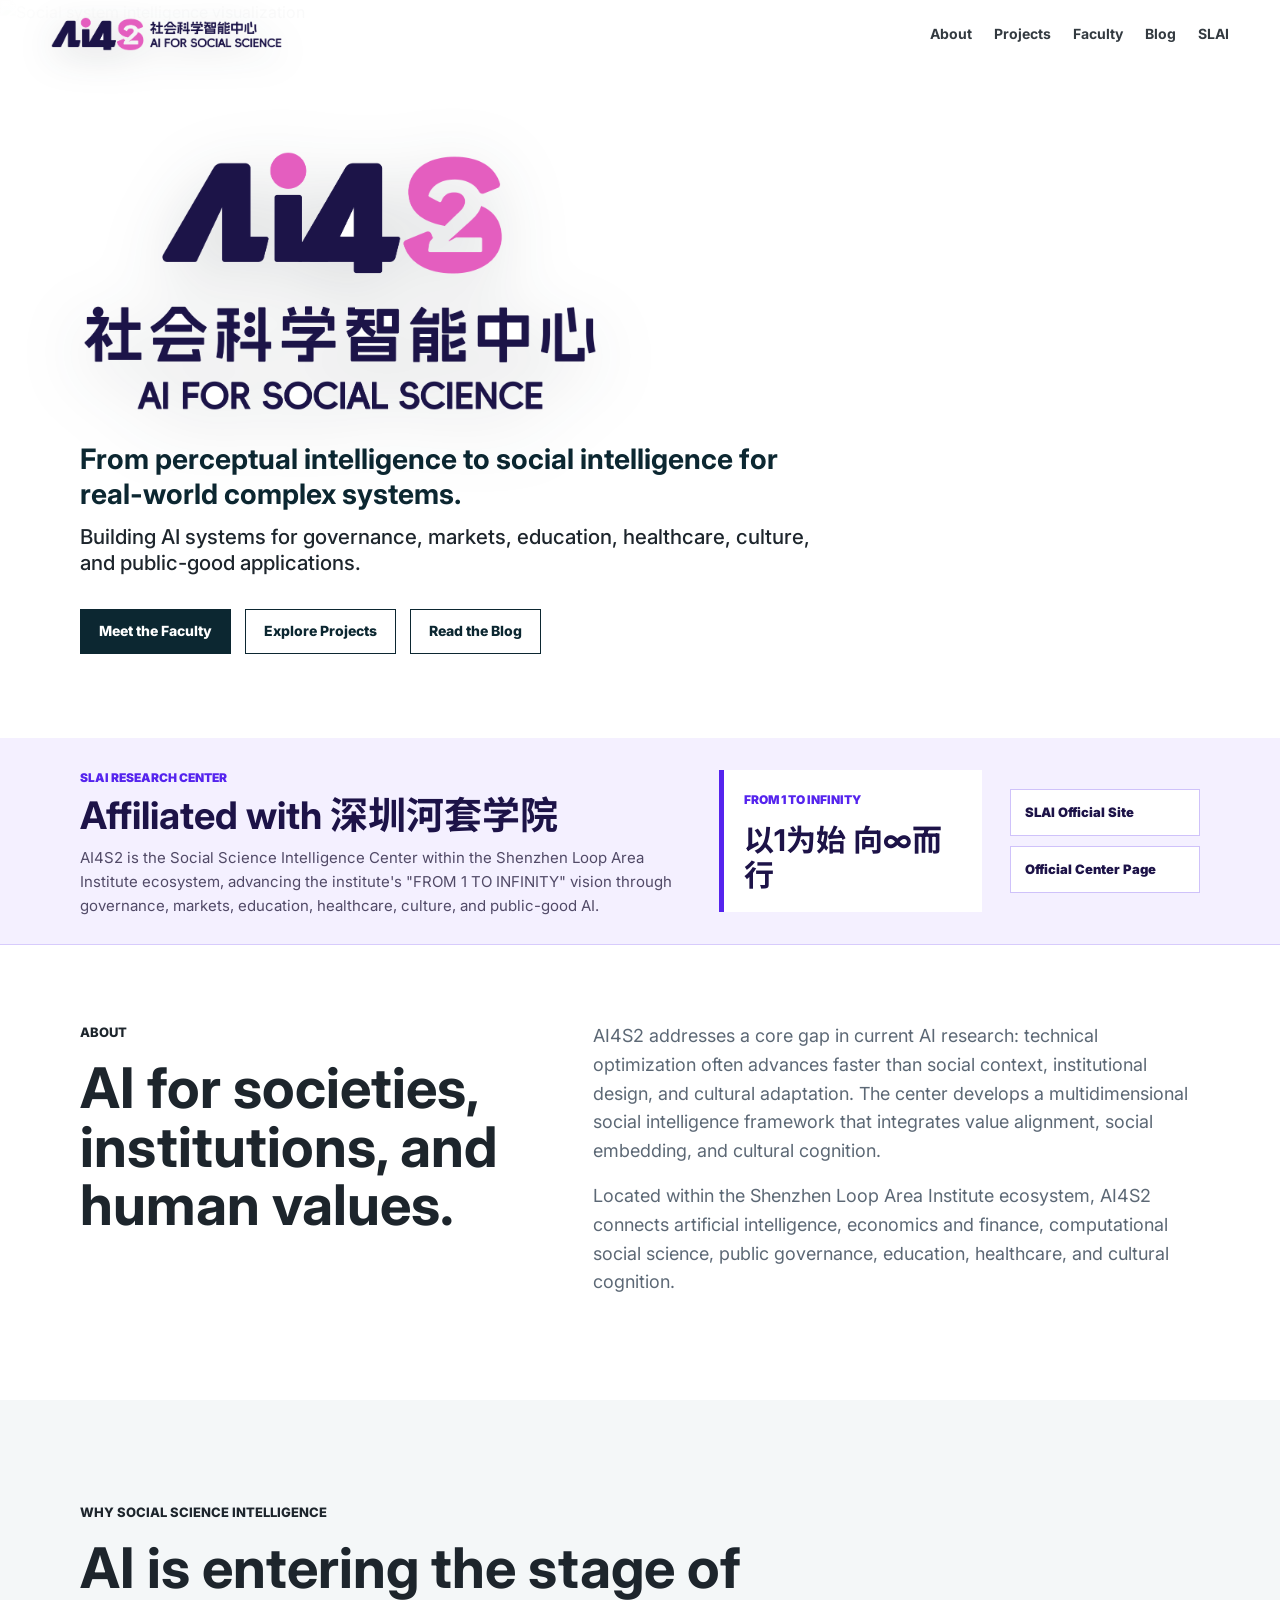
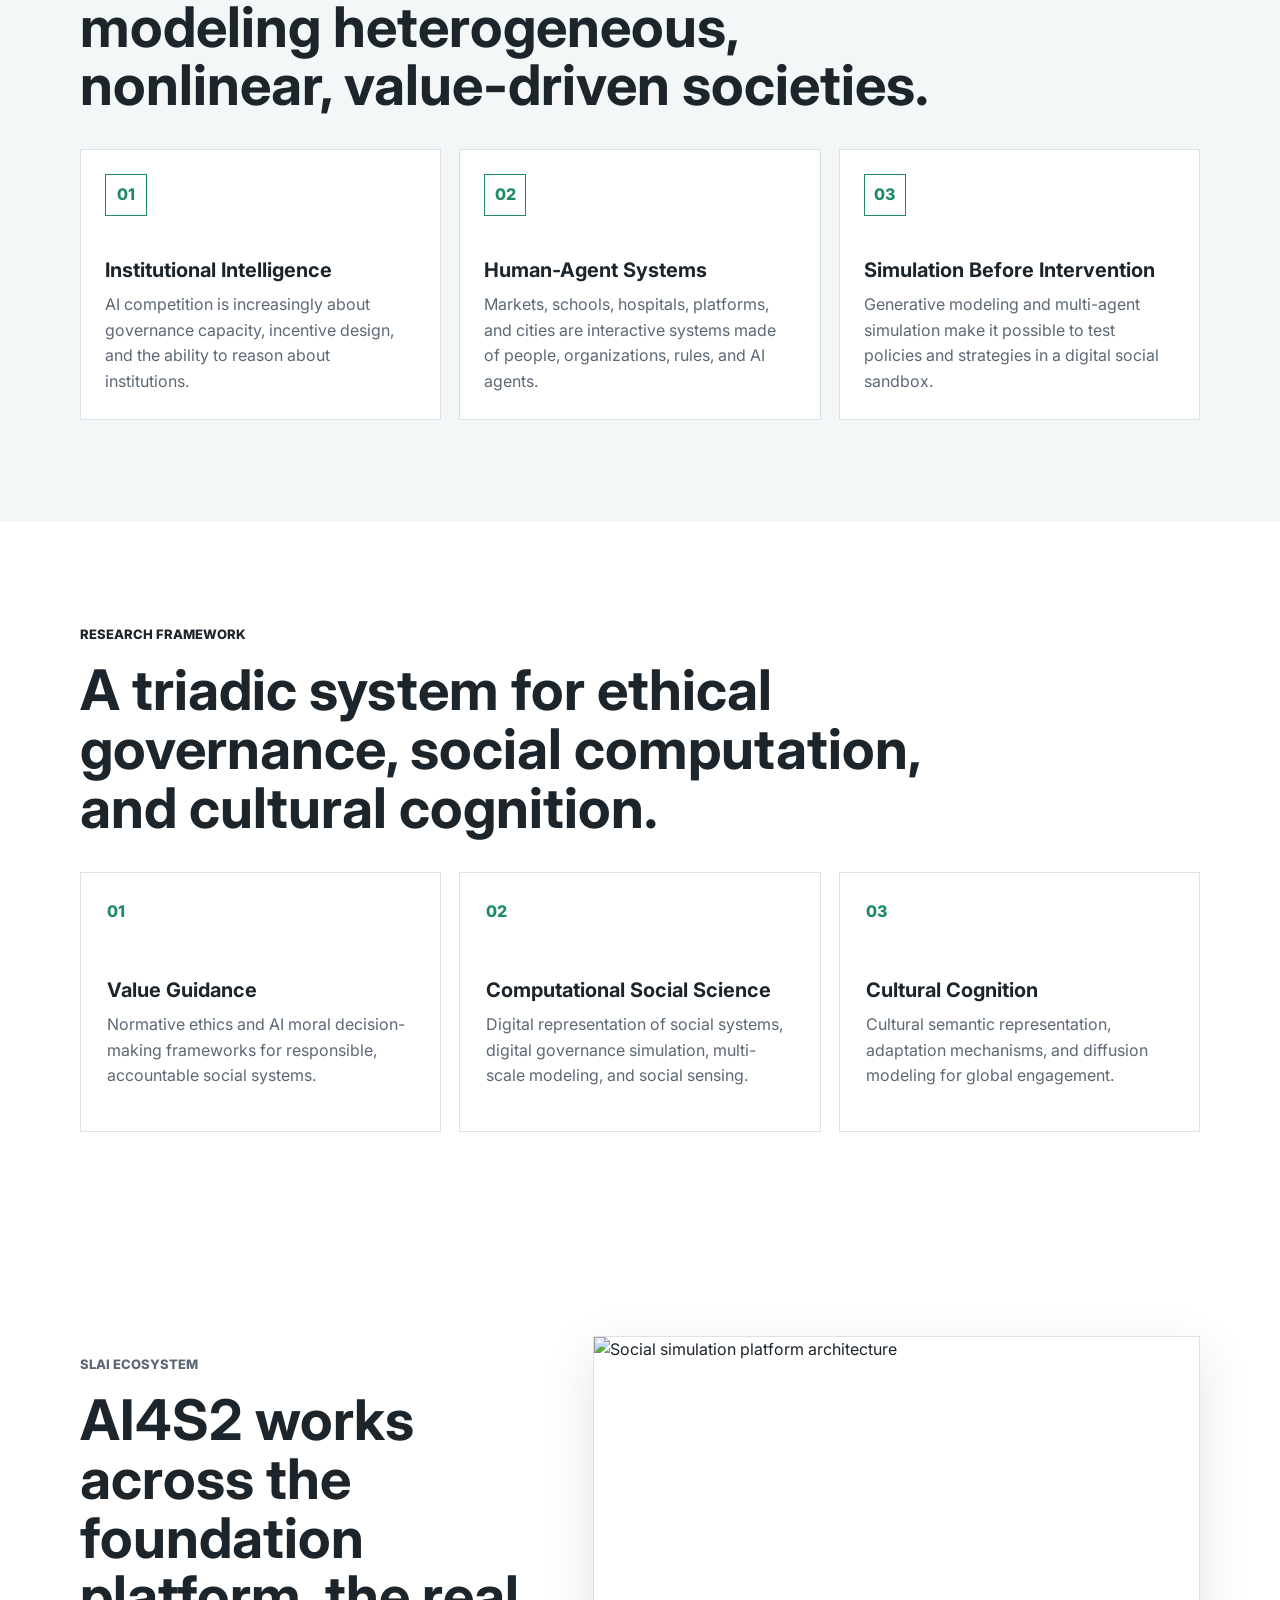
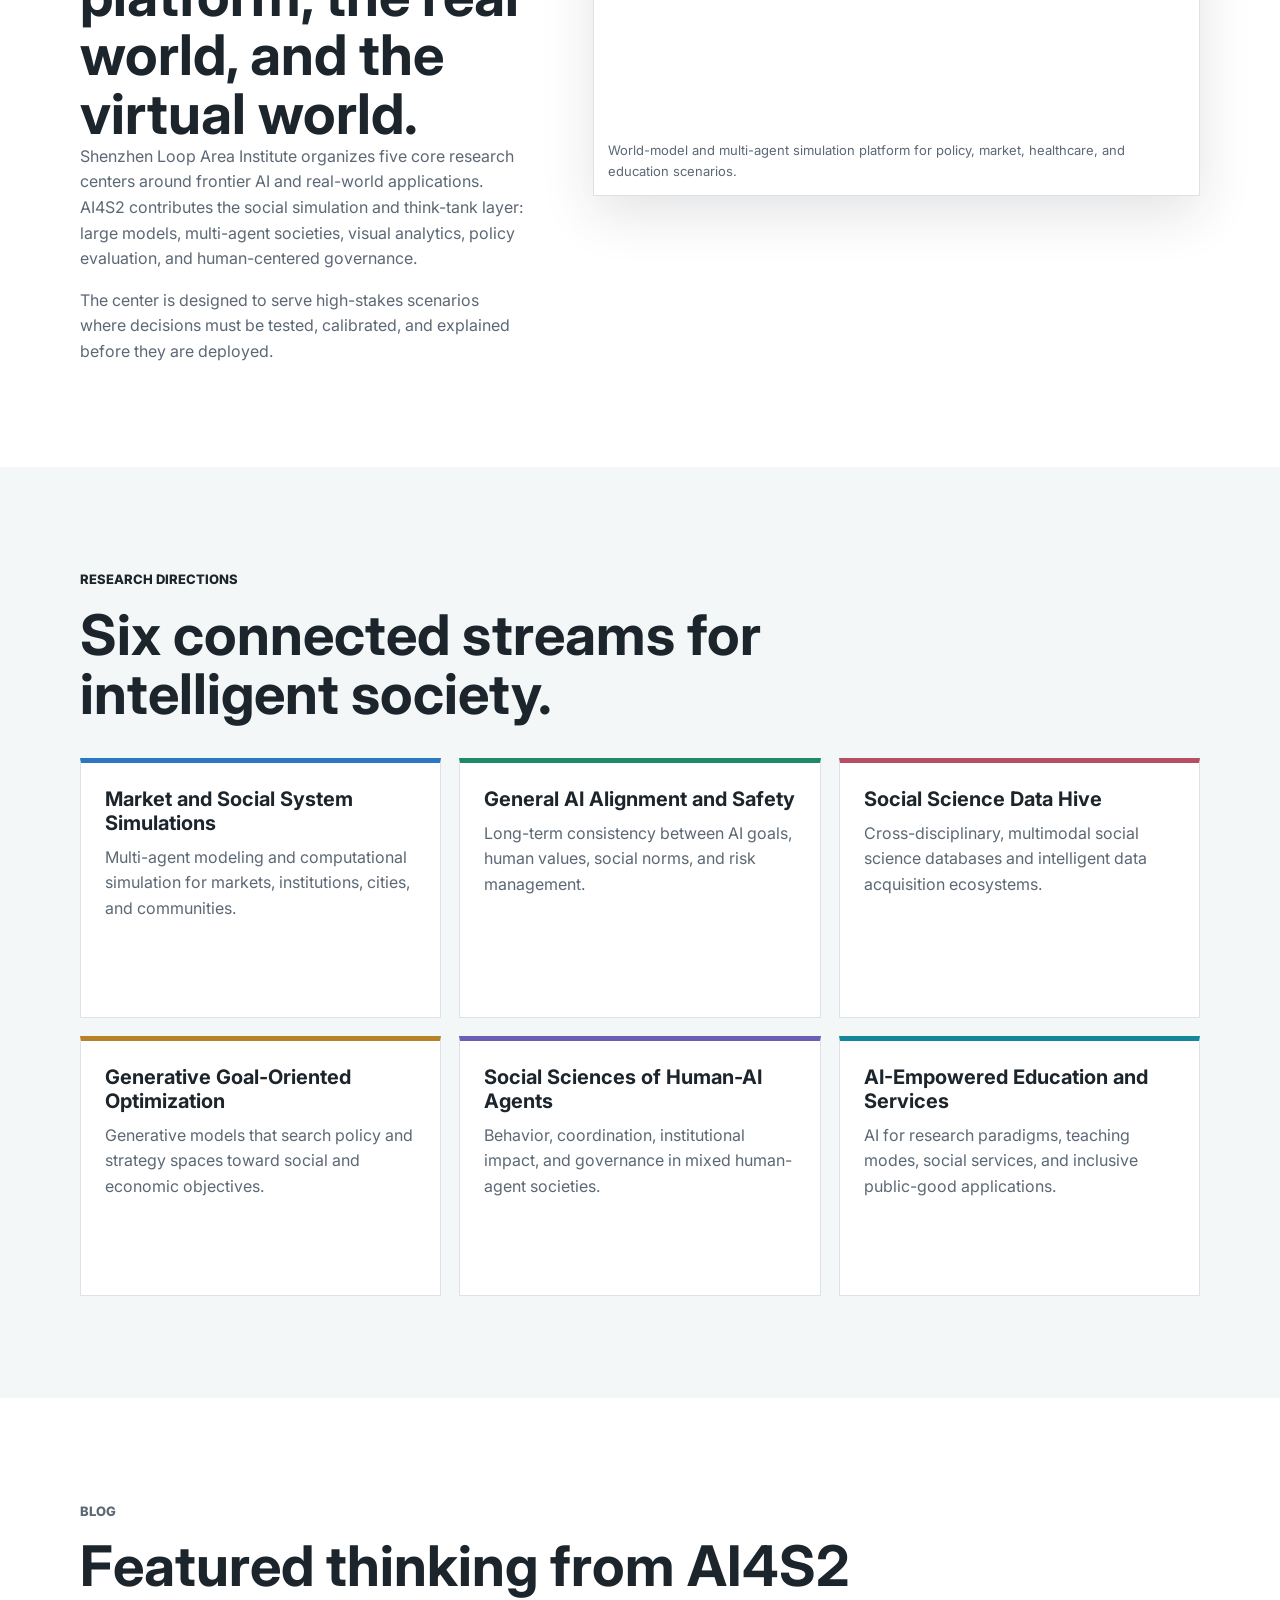
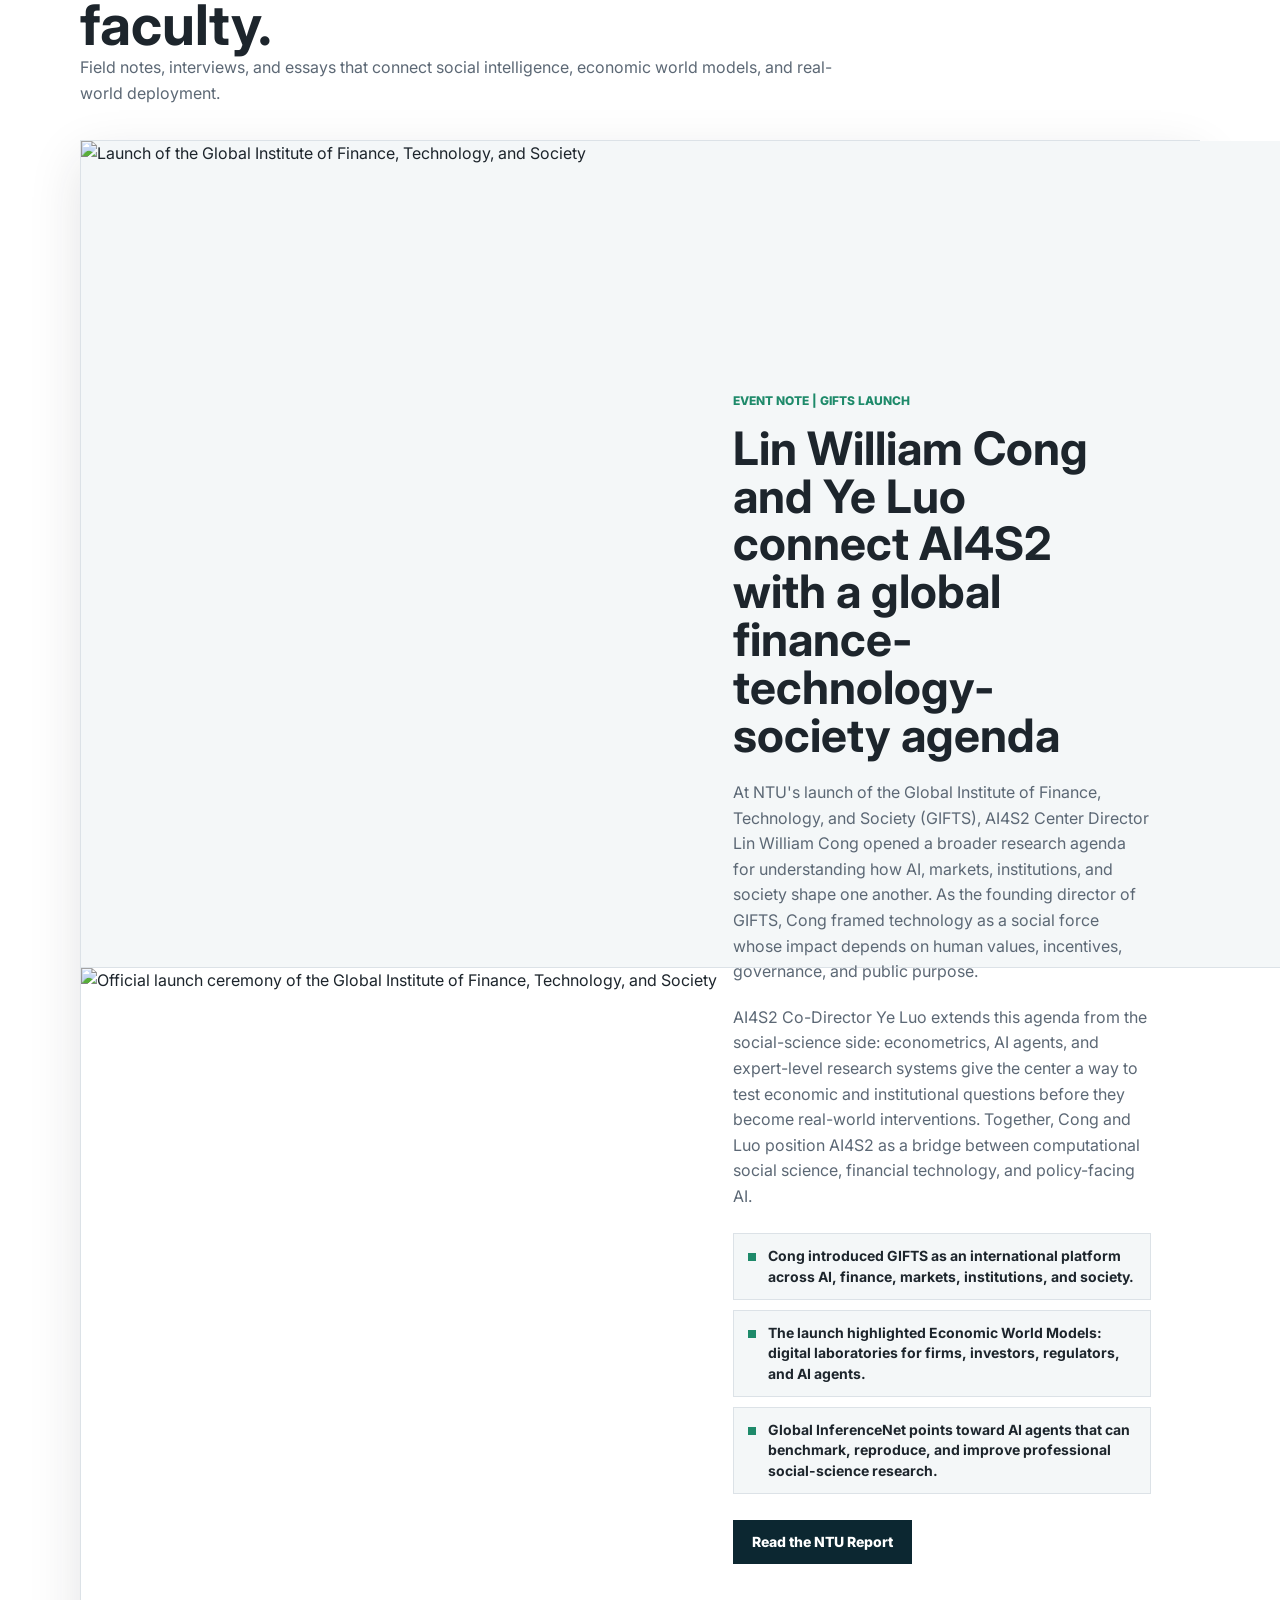
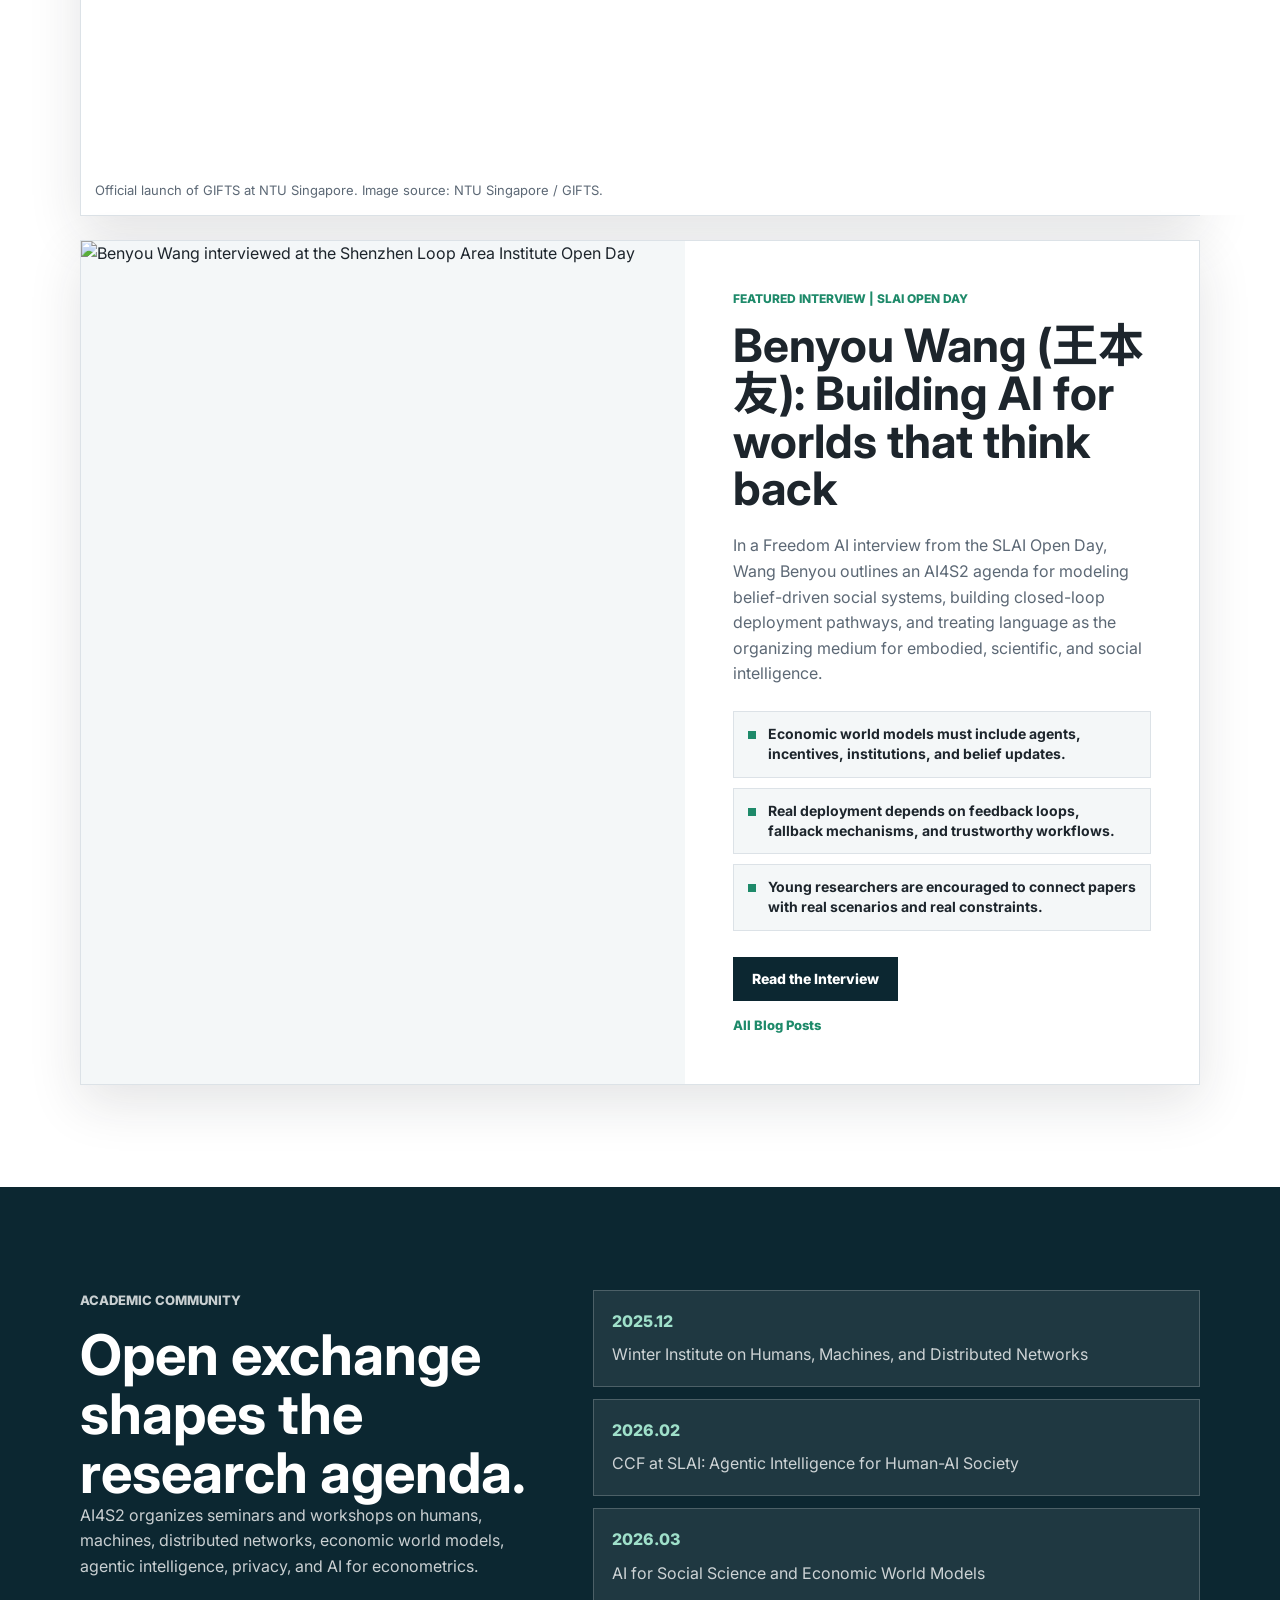
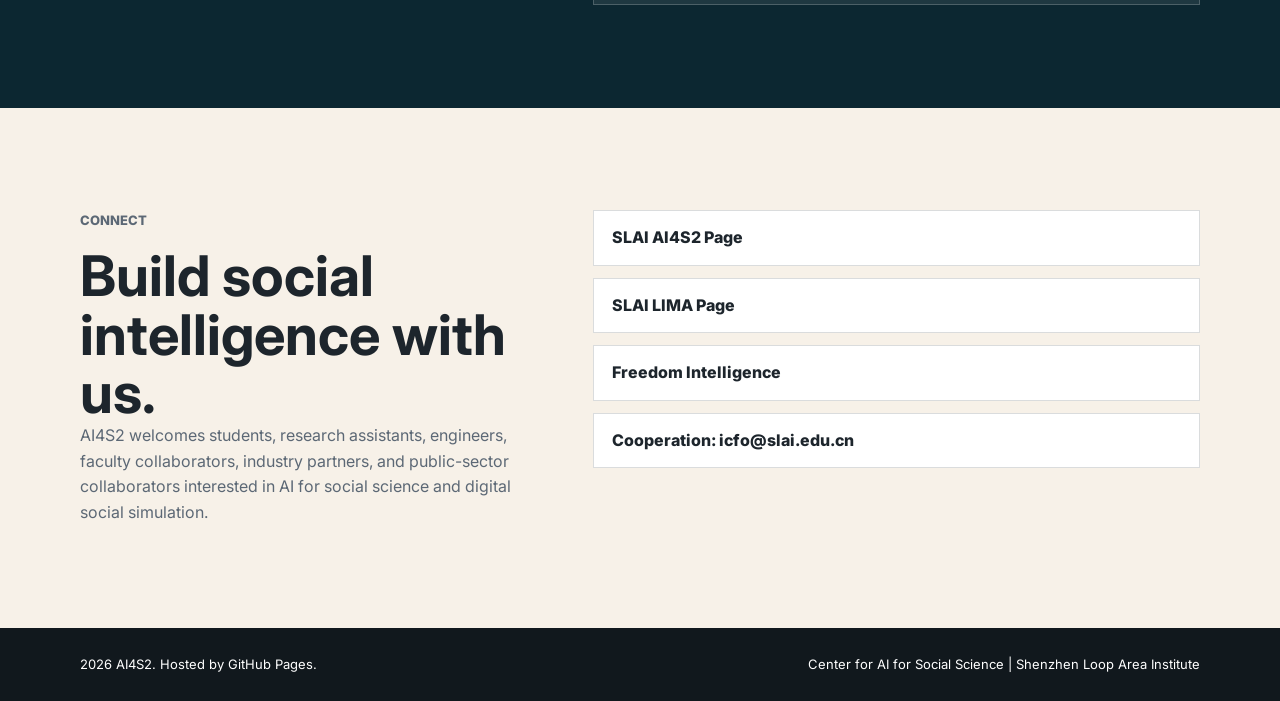
==== index.html @ 1e407567 "Update AI4S2 logo treatment" ====
<!doctype html>
<html lang="en">
  <head>
    <meta charset="utf-8" />
    <meta name="viewport" content="width=device-width, initial-scale=1" />
    <meta
      name="description"
      content="AI4S2, the Center for AI for Social Science at Shenzhen Loop Area Institute, builds social intelligence systems for governance, markets, education, healthcare, culture, and public-good applications."
    />
    <title>AI4S2 | Center for AI for Social Science</title>
    <link rel="icon" href="./favicon.svg" type="image/svg+xml" />
    <link rel="preconnect" href="https://fonts.googleapis.com" />
    <link rel="preconnect" href="https://fonts.gstatic.com" crossorigin />
    <link
      href="https://fonts.googleapis.com/css2?family=Inter:wght@400;500;600;700;800&family=Noto+Sans+SC:wght@400;500;700;800&display=swap"
      rel="stylesheet"
    />
    <link rel="stylesheet" href="./assets/css/styles.css" />
  </head>
  <body>
    <header class="site-header" data-header>
      <a class="brand" href="./" aria-label="AI4S2 home">
        <span class="brand-logo-wrap">
          <img class="brand-logo" src="./assets/img/ai4s2-center-logo.png" alt="" />
        </span>
        <span class="brand-text">
          <span>社会科学智能中心</span>
          <span>AI for Social Science</span>
        </span>
      </a>
      <button class="nav-toggle" type="button" aria-expanded="false" aria-controls="site-nav" data-nav-toggle>
        <span></span>
        <span></span>
        <span></span>
      </button>
      <nav class="site-nav" id="site-nav" data-nav>
        <a href="./#about">About</a>
        <a href="./projects.html">Projects</a>
        <a href="./faculty.html">Faculty</a>
        <a href="./blog/">Blog</a>
        <a href="https://www.slai.edu.cn/" target="_blank" rel="noreferrer">SLAI</a>
      </nav>
    </header>

    <main id="top">
      <section class="hero" aria-label="AI4S2 hero">
        <img class="hero-bg" src="./assets/img/deck02_10.jpg" alt="Social system intelligence visualization" />
        <div class="hero-overlay"></div>
        <div class="hero-content">
          <img class="hero-logo" src="./assets/img/ai4s2-center-logo-stacked.png" alt="AI4S2 Social Science Intelligence Center" />
          <h1 class="visually-hidden">AI4S2</h1>
          <p class="hero-subtitle">
            From perceptual intelligence to social intelligence for real-world complex systems.
          </p>
          <p class="hero-subtitle cn">
            Building AI systems for governance, markets, education, healthcare, culture, and public-good applications.
          </p>
          <div class="hero-actions">
            <a class="button primary" href="./faculty.html">Meet the Faculty</a>
            <a class="button secondary" href="./projects.html">Explore Projects</a>
            <a class="button secondary" href="./blog/">Read the Blog</a>
          </div>
        </div>
      </section>

      <section class="slai-band" aria-label="SLAI affiliation">
        <div class="section-inner slai-band-inner">
          <div class="slai-identity">
            <span class="slai-tag">SLAI Research Center</span>
            <h2>Affiliated with 深圳河套学院</h2>
            <p>
              AI4S2 is the Social Science Intelligence Center within the Shenzhen Loop Area Institute ecosystem,
              advancing the institute's "FROM 1 TO INFINITY" vision through governance, markets, education,
              healthcare, culture, and public-good AI.
            </p>
          </div>
          <div class="slai-motto" aria-label="SLAI motto">
            <span>FROM 1 TO INFINITY</span>
            <strong>以1为始 向∞而行</strong>
          </div>
          <div class="slai-links" aria-label="SLAI links">
            <a href="https://www.slai.edu.cn/" target="_blank" rel="noreferrer">SLAI Official Site</a>
            <a href="https://www.slai.edu.cn/zh-hans/node/378" target="_blank" rel="noreferrer">Official Center Page</a>
          </div>
        </div>
      </section>

      <section class="section intro-band" id="about">
        <div class="section-inner intro-grid">
          <div>
            <p class="section-kicker">About</p>
            <h2>AI for societies, institutions, and human values.</h2>
          </div>
          <div class="intro-copy">
            <p>
              AI4S2 addresses a core gap in current AI research: technical optimization often advances faster than social
              context, institutional design, and cultural adaptation. The center develops a multidimensional social
              intelligence framework that integrates value alignment, social embedding, and cultural cognition.
            </p>
            <p>
              Located within the Shenzhen Loop Area Institute ecosystem, AI4S2 connects artificial intelligence, economics
              and finance, computational social science, public governance, education, healthcare, and cultural cognition.
            </p>
          </div>
        </div>
      </section>

      <section class="section muted">
        <div class="section-inner">
          <div class="section-heading wide">
            <p class="section-kicker">Why Social Science Intelligence</p>
            <h2>AI is entering the stage of modeling heterogeneous, nonlinear, value-driven societies.</h2>
          </div>
          <div class="insight-grid">
            <article class="insight-card">
              <span>01</span>
              <h3>Institutional Intelligence</h3>
              <p>AI competition is increasingly about governance capacity, incentive design, and the ability to reason about institutions.</p>
            </article>
            <article class="insight-card">
              <span>02</span>
              <h3>Human-Agent Systems</h3>
              <p>Markets, schools, hospitals, platforms, and cities are interactive systems made of people, organizations, rules, and AI agents.</p>
            </article>
            <article class="insight-card">
              <span>03</span>
              <h3>Simulation Before Intervention</h3>
              <p>Generative modeling and multi-agent simulation make it possible to test policies and strategies in a digital social sandbox.</p>
            </article>
          </div>
        </div>
      </section>

      <section class="section" id="framework">
        <div class="section-inner">
          <div class="section-heading wide">
            <p class="section-kicker">Research Framework</p>
            <h2>A triadic system for ethical governance, social computation, and cultural cognition.</h2>
          </div>
          <div class="framework">
            <article class="framework-panel">
              <span class="panel-number">01</span>
              <h3>Value Guidance</h3>
              <p>Normative ethics and AI moral decision-making frameworks for responsible, accountable social systems.</p>
            </article>
            <article class="framework-panel">
              <span class="panel-number">02</span>
              <h3>Computational Social Science</h3>
              <p>Digital representation of social systems, digital governance simulation, multi-scale modeling, and social sensing.</p>
            </article>
            <article class="framework-panel">
              <span class="panel-number">03</span>
              <h3>Cultural Cognition</h3>
              <p>Cultural semantic representation, adaptation mechanisms, and diffusion modeling for global engagement.</p>
            </article>
          </div>
        </div>
      </section>

      <section class="section visual-split">
        <div class="section-inner split-grid">
          <div class="visual-copy">
            <p class="section-kicker">SLAI Ecosystem</p>
            <h2>AI4S2 works across the foundation platform, the real world, and the virtual world.</h2>
            <p>
              Shenzhen Loop Area Institute organizes five core research centers around frontier AI and real-world
              applications. AI4S2 contributes the social simulation and think-tank layer: large models, multi-agent
              societies, visual analytics, policy evaluation, and human-centered governance.
            </p>
            <p>
              The center is designed to serve high-stakes scenarios where decisions must be tested, calibrated, and
              explained before they are deployed.
            </p>
          </div>
          <figure class="media-frame">
            <img src="./assets/img/deck01_24.jpg" alt="Social simulation platform architecture" />
            <figcaption>World-model and multi-agent simulation platform for policy, market, healthcare, and education scenarios.</figcaption>
          </figure>
        </div>
      </section>

      <section class="section muted" id="directions">
        <div class="section-inner">
          <div class="section-heading wide">
            <p class="section-kicker">Research Directions</p>
            <h2>Six connected streams for intelligent society.</h2>
          </div>
          <div class="direction-grid">
            <article class="direction-card accent-blue">
              <h3>Market and Social System Simulations</h3>
              <p>Multi-agent modeling and computational simulation for markets, institutions, cities, and communities.</p>
            </article>
            <article class="direction-card accent-green">
              <h3>General AI Alignment and Safety</h3>
              <p>Long-term consistency between AI goals, human values, social norms, and risk management.</p>
            </article>
            <article class="direction-card accent-rose">
              <h3>Social Science Data Hive</h3>
              <p>Cross-disciplinary, multimodal social science databases and intelligent data acquisition ecosystems.</p>
            </article>
            <article class="direction-card accent-gold">
              <h3>Generative Goal-Oriented Optimization</h3>
              <p>Generative models that search policy and strategy spaces toward social and economic objectives.</p>
            </article>
            <article class="direction-card accent-violet">
              <h3>Social Sciences of Human-AI Agents</h3>
              <p>Behavior, coordination, institutional impact, and governance in mixed human-agent societies.</p>
            </article>
            <article class="direction-card accent-cyan">
              <h3>AI-Empowered Education and Services</h3>
              <p>AI for research paradigms, teaching modes, social services, and inclusive public-good applications.</p>
            </article>
          </div>
        </div>
      </section>



      <section class="section blog-section" id="blog">
        <div class="section-inner">
          <div class="section-heading wide">
            <p class="section-kicker">Blog</p>
            <h2>Featured thinking from AI4S2 faculty.</h2>
            <p>
              Field notes, interviews, and essays that connect social intelligence, economic world models, and
              real-world deployment.
            </p>
          </div>
          <div class="blog-stack">
          <article class="blog-feature">
            <div class="blog-media">
              <a
                class="blog-image"
                href="https://www.ntu.edu.sg/gifts/events-and-programmes/news/detail/launch-of-the-global-institute-of-finance--technology--and-society-gifts"
                target="_blank"
                rel="noreferrer"
                aria-label="Read the NTU report on the launch of GIFTS"
              >
                <img
                  src="./assets/img/gifts-launch-cover.jpg"
                  alt="Launch of the Global Institute of Finance, Technology, and Society"
                  width="720"
                  height="432"
                  loading="lazy"
                  decoding="async"
                />
              </a>
              <figure class="blog-inline-photo">
                <img
                  src="./assets/img/gifts-official-launch.jpg"
                  alt="Official launch ceremony of the Global Institute of Finance, Technology, and Society"
                  width="1200"
                  height="800"
                  loading="lazy"
                  decoding="async"
                />
                <figcaption>Official launch of GIFTS at NTU Singapore. Image source: NTU Singapore / GIFTS.</figcaption>
              </figure>
            </div>
            <div class="blog-content">
              <span class="blog-label">Event Note | GIFTS Launch</span>
              <h3>
                <a
                  href="https://www.ntu.edu.sg/gifts/events-and-programmes/news/detail/launch-of-the-global-institute-of-finance--technology--and-society-gifts"
                  target="_blank"
                  rel="noreferrer"
                >
                  Lin William Cong and Ye Luo connect AI4S2 with a global finance-technology-society agenda
                </a>
              </h3>
              <p>
                At NTU's launch of the Global Institute of Finance, Technology, and Society (GIFTS), AI4S2 Center
                Director Lin William Cong opened a broader research agenda for understanding how AI, markets,
                institutions, and society shape one another. As the founding director of GIFTS, Cong framed technology
                as a social force whose impact depends on human values, incentives, governance, and public purpose.
              </p>
              <p>
                AI4S2 Co-Director Ye Luo extends this agenda from the social-science side: econometrics, AI agents, and
                expert-level research systems give the center a way to test economic and institutional questions before
                they become real-world interventions. Together, Cong and Luo position AI4S2 as a bridge between
                computational social science, financial technology, and policy-facing AI.
              </p>
              <div class="blog-points" aria-label="GIFTS launch themes">
                <span>Cong introduced GIFTS as an international platform across AI, finance, markets, institutions, and society.</span>
                <span>The launch highlighted Economic World Models: digital laboratories for firms, investors, regulators, and AI agents.</span>
                <span>Global InferenceNet points toward AI agents that can benchmark, reproduce, and improve professional social-science research.</span>
              </div>
              <a
                class="button blog-link"
                href="https://www.ntu.edu.sg/gifts/events-and-programmes/news/detail/launch-of-the-global-institute-of-finance--technology--and-society-gifts"
                target="_blank"
                rel="noreferrer"
              >
                Read the NTU Report
              </a>
            </div>
          </article>
          <article class="blog-feature">
            <a
              class="blog-image"
              href="./blog/2026/slai-open-day-interview/"
              aria-label="Read the SLAI Open Day interview with Benyou Wang"
            >
              <img
                src="./assets/img/benyou-wang-slai-open-day.jpg"
                alt="Benyou Wang interviewed at the Shenzhen Loop Area Institute Open Day"
                width="1200"
                height="800"
                loading="lazy"
                decoding="async"
              />
            </a>
            <div class="blog-content">
              <span class="blog-label">Featured Interview | SLAI Open Day</span>
              <h3>
                <a href="./blog/2026/slai-open-day-interview/">
                  Benyou Wang (&#29579;&#26412;&#21451;): Building AI for worlds that think back
                </a>
              </h3>
              <p>
                In a Freedom AI interview from the SLAI Open Day, Wang Benyou outlines an AI4S2 agenda for modeling
                belief-driven social systems, building closed-loop deployment pathways, and treating language as the
                organizing medium for embodied, scientific, and social intelligence.
              </p>
              <div class="blog-points" aria-label="Interview themes">
                <span>Economic world models must include agents, incentives, institutions, and belief updates.</span>
                <span>Real deployment depends on feedback loops, fallback mechanisms, and trustworthy workflows.</span>
                <span>Young researchers are encouraged to connect papers with real scenarios and real constraints.</span>
              </div>
              <a
                class="button blog-link"
                href="./blog/2026/slai-open-day-interview/"
              >
                Read the Interview
              </a>
              <a class="blog-index-link" href="./blog/">All Blog Posts</a>
            </div>
          </article>
          </div>
        </div>
      </section>

      <section class="section evidence">
        <div class="section-inner evidence-grid">
          <div>
            <p class="section-kicker">Academic Community</p>
            <h2>Open exchange shapes the research agenda.</h2>
            <p>
              AI4S2 organizes seminars and workshops on humans, machines, distributed networks, economic world models,
              agentic intelligence, privacy, and AI for econometrics.
            </p>
          </div>
          <div class="timeline">
            <div>
              <time>2025.12</time>
              <p>Winter Institute on Humans, Machines, and Distributed Networks</p>
            </div>
            <div>
              <time>2026.02</time>
              <p>CCF at SLAI: Agentic Intelligence for Human-AI Society</p>
            </div>
            <div>
              <time>2026.03</time>
              <p>AI for Social Science and Economic World Models</p>
            </div>
          </div>
        </div>
      </section>

      <section class="section contact-section" id="contact">
        <div class="section-inner contact-grid">
          <div>
            <p class="section-kicker">Connect</p>
            <h2>Build social intelligence with us.</h2>
            <p>
              AI4S2 welcomes students, research assistants, engineers, faculty collaborators, industry partners, and
              public-sector collaborators interested in AI for social science and digital social simulation.
            </p>
          </div>
          <div class="contact-links">
            <a href="https://www.slai.edu.cn/en/node/378" target="_blank" rel="noreferrer">SLAI AI4S2 Page</a>
            <a href="https://www.slai.edu.cn/en/node/379" target="_blank" rel="noreferrer">SLAI LIMA Page</a>
            <a href="https://freedomintelligence.github.io/" target="_blank" rel="noreferrer">Freedom Intelligence</a>
            <a href="mailto:icfo@slai.edu.cn">Cooperation: icfo@slai.edu.cn</a>
          </div>
        </div>
      </section>
    </main>

    <footer class="site-footer">
      <div class="section-inner footer-inner">
        <span>2026 AI4S2. Hosted by GitHub Pages.</span>
        <span>Center for AI for Social Science | Shenzhen Loop Area Institute</span>
      </div>
    </footer>

    <script src="./assets/js/main.js"></script>
  </body>
</html>
---- assets/css/styles.css ----
:root {
  --ink: #1d252c;
  --muted: #5c6875;
  --line: #dce2e7;
  --paper: #ffffff;
  --soft: #f4f7f8;
  --deep: #0c2731;
  --blue: #2b77c0;
  --green: #1e8a6a;
  --rose: #b64e65;
  --gold: #b88226;
  --violet: #6c5eb5;
  --cyan: #14879b;
  --slai-purple: #5524ee;
  --slai-ink: #1d1348;
  --slai-soft: #f4f0ff;
  --shadow: 0 18px 50px rgba(29, 37, 44, 0.12);
}

* {
  box-sizing: border-box;
}

html {
  scroll-behavior: smooth;
}

body {
  margin: 0;
  color: var(--ink);
  background: var(--paper);
  font-family: Inter, "Noto Sans SC", system-ui, -apple-system, BlinkMacSystemFont, "Segoe UI", sans-serif;
  line-height: 1.6;
}

a {
  color: inherit;
  text-decoration: none;
}

img {
  display: block;
  max-width: 100%;
}

.visually-hidden {
  position: absolute;
  width: 1px;
  height: 1px;
  padding: 0;
  margin: -1px;
  overflow: hidden;
  clip: rect(0, 0, 0, 0);
  white-space: nowrap;
  border: 0;
}

.site-header {
  position: fixed;
  z-index: 30;
  top: 0;
  left: 0;
  right: 0;
  display: flex;
  align-items: center;
  justify-content: space-between;
  height: 68px;
  padding: 0 clamp(18px, 4vw, 56px);
  color: var(--ink);
  transition: background 180ms ease, color 180ms ease, box-shadow 180ms ease;
}

.site-header.is-scrolled {
  color: var(--ink);
  background: rgba(255, 255, 255, 0.94);
  box-shadow: 0 1px 18px rgba(0, 0, 0, 0.08);
  backdrop-filter: blur(14px);
}

.subpage .site-header {
  color: var(--ink);
  background: rgba(255, 255, 255, 0.96);
  box-shadow: 0 1px 18px rgba(0, 0, 0, 0.08);
  backdrop-filter: blur(14px);
}

.brand {
  display: inline-flex;
  align-items: center;
  gap: 0;
  font-weight: 800;
  letter-spacing: 0;
}

.brand-logo-wrap {
  display: grid;
  place-items: center;
  width: clamp(190px, 18vw, 270px);
  height: 48px;
  padding: 0;
  background: transparent;
}

.brand-logo {
  width: 100%;
  height: 100%;
  object-fit: contain;
  filter: drop-shadow(0 8px 18px rgba(29, 37, 44, 0.18));
}

.site-header.is-scrolled .brand-logo,
.subpage .brand-logo {
  filter: none;
}

.brand-mark {
  display: grid;
  place-items: center;
  width: 72px;
  height: 34px;
  border: 1px solid currentColor;
  font-size: 15px;
}

.brand-text {
  display: none;
  gap: 1px;
  color: inherit;
  font-size: 13px;
  font-weight: 700;
  line-height: 1.15;
}

.brand-text span:first-child {
  font-size: 14px;
  font-weight: 800;
}

.site-nav {
  display: flex;
  align-items: center;
  gap: 22px;
  font-size: 14px;
  font-weight: 700;
}

.site-nav a {
  opacity: 0.9;
}

.site-nav a:hover {
  opacity: 1;
}

.nav-toggle {
  display: none;
  width: 42px;
  height: 42px;
  border: 1px solid currentColor;
  background: transparent;
  color: inherit;
  padding: 9px;
}

.nav-toggle span {
  display: block;
  height: 2px;
  margin: 5px 0;
  background: currentColor;
}

.hero {
  position: relative;
  min-height: min(760px, 82vh);
  display: flex;
  align-items: center;
  overflow: hidden;
  color: var(--ink);
  background: var(--paper);
}

.hero-bg,
.hero-overlay {
  position: absolute;
  inset: 0;
  width: 100%;
  height: 100%;
}

.hero-bg {
  object-fit: cover;
}

.hero-overlay {
  background:
    linear-gradient(90deg, rgba(255, 255, 255, 0.96) 0%, rgba(255, 255, 255, 0.86) 42%, rgba(255, 255, 255, 0.34) 100%),
    linear-gradient(180deg, rgba(255, 255, 255, 0.76), rgba(255, 255, 255, 0.18));
}

.hero-content {
  position: relative;
  z-index: 1;
  width: min(1120px, calc(100% - 40px));
  margin: 0 auto;
  padding-top: 64px;
}

.hero-logo {
  width: min(520px, 78vw);
  margin: 0 0 28px;
  filter: drop-shadow(0 18px 34px rgba(29, 37, 44, 0.18));
}

.eyebrow,
.section-kicker {
  margin: 0 0 16px;
  font-size: 13px;
  font-weight: 800;
  letter-spacing: 0;
  text-transform: uppercase;
}

.hero h1 {
  margin: 0;
  max-width: 900px;
  font-size: clamp(62px, 12vw, 140px);
  line-height: 0.9;
  letter-spacing: 0;
}

.hero-subtitle {
  max-width: 760px;
  margin: 0;
  font-size: clamp(19px, 2.2vw, 31px);
  line-height: 1.25;
  font-weight: 700;
  color: var(--deep);
}

.hero-subtitle.cn {
  margin-top: 12px;
  font-size: clamp(16px, 1.6vw, 22px);
  font-weight: 500;
}

.hero-actions {
  display: flex;
  gap: 14px;
  flex-wrap: wrap;
  margin-top: 34px;
}

.button {
  display: inline-flex;
  align-items: center;
  min-height: 44px;
  padding: 10px 18px;
  border: 1px solid currentColor;
  font-size: 14px;
  font-weight: 800;
}

.button.primary {
  background: var(--deep);
  color: #fff;
  border-color: var(--deep);
}

.button.secondary {
  color: var(--deep);
  background: rgba(255, 255, 255, 0.34);
}

.slai-band {
  border-bottom: 1px solid rgba(85, 36, 238, 0.18);
  background: var(--slai-soft);
}

.slai-band-inner {
  display: grid;
  grid-template-columns: minmax(0, 1.35fr) minmax(220px, 0.58fr) minmax(190px, 0.42fr);
  gap: 28px;
  align-items: center;
  padding: 26px 0;
}

.slai-tag {
  display: inline-flex;
  margin-bottom: 8px;
  color: var(--slai-purple);
  font-size: 12px;
  font-weight: 900;
  letter-spacing: 0;
  text-transform: uppercase;
}

.slai-identity h2 {
  margin: 0;
  color: var(--slai-ink);
  font-size: clamp(24px, 3vw, 38px);
  line-height: 1.08;
}

.slai-identity p {
  max-width: 690px;
  margin: 10px 0 0;
  color: #514a67;
  font-size: 15px;
}

.slai-motto {
  min-height: 132px;
  padding: 20px;
  border-left: 5px solid var(--slai-purple);
  background: #fff;
}

.slai-motto span {
  display: block;
  color: var(--slai-purple);
  font-size: 12px;
  font-weight: 900;
  letter-spacing: 0;
}

.slai-motto strong {
  display: block;
  margin-top: 14px;
  color: var(--slai-ink);
  font-size: 30px;
  line-height: 1.15;
}

.slai-links {
  display: grid;
  gap: 10px;
}

.slai-links a {
  display: flex;
  align-items: center;
  min-height: 46px;
  padding: 12px 14px;
  border: 1px solid rgba(85, 36, 238, 0.28);
  background: #fff;
  color: var(--slai-ink);
  font-size: 13px;
  font-weight: 900;
}

.slai-links a:hover {
  border-color: var(--slai-purple);
  color: var(--slai-purple);
}

.page-hero {
  padding: 150px 0 76px;
  border-bottom: 1px solid var(--line);
  background: var(--soft);
}

.page-hero-inner {
  max-width: 940px;
}

.page-hero h1 {
  margin: 0;
  font-size: clamp(46px, 7vw, 82px);
  line-height: 0.98;
}

.page-hero p:last-child {
  max-width: 780px;
  margin-top: 22px;
  color: var(--muted);
  font-size: clamp(18px, 2vw, 24px);
  font-weight: 700;
  line-height: 1.35;
}

.section {
  padding: clamp(58px, 8vw, 108px) 0;
}

.section-inner {
  width: min(1120px, calc(100% - 40px));
  margin: 0 auto;
}

.muted {
  background: var(--soft);
}

.intro-band {
  padding-top: clamp(46px, 6vw, 78px);
}

.intro-grid,
.split-grid,
.evidence-grid,
.team-grid,
.contact-grid {
  display: grid;
  grid-template-columns: minmax(0, 0.85fr) minmax(0, 1.15fr);
  gap: clamp(30px, 5vw, 76px);
  align-items: start;
}

h2 {
  margin: 0;
  font-size: clamp(31px, 4.5vw, 56px);
  line-height: 1.05;
  letter-spacing: 0;
}

h3 {
  margin: 0 0 10px;
  font-size: 20px;
  line-height: 1.2;
  letter-spacing: 0;
}

p {
  margin: 0;
}

p + p {
  margin-top: 16px;
}

.cn {
  color: inherit;
}

.intro-copy {
  font-size: 18px;
  color: var(--muted);
}

.framework {
  display: grid;
  grid-template-columns: repeat(3, minmax(0, 1fr));
  gap: 18px;
}

.insight-grid {
  display: grid;
  grid-template-columns: repeat(3, minmax(0, 1fr));
  gap: 18px;
}

.insight-card {
  min-height: 220px;
  padding: 24px;
  border: 1px solid var(--line);
  background: #fff;
}

.insight-card span {
  display: inline-flex;
  align-items: center;
  justify-content: center;
  width: 42px;
  height: 42px;
  margin-bottom: 42px;
  border: 1px solid var(--green);
  color: var(--green);
  font-weight: 800;
}

.insight-card p {
  color: var(--muted);
}

.framework-panel,
.direction-card,
.stat-box {
  border: 1px solid var(--line);
  background: #fff;
}

.framework-panel {
  min-height: 260px;
  padding: 26px;
}

.panel-number {
  display: block;
  margin-bottom: 54px;
  color: var(--green);
  font-weight: 800;
}

.framework-panel p,
.direction-card p,
.project-card p,
.visual-copy p,
.team-grid p,
.contact-grid p {
  color: var(--muted);
}

.section-heading {
  max-width: 760px;
  margin-bottom: 34px;
}

.section-heading.wide {
  max-width: 880px;
}

.direction-grid {
  display: grid;
  grid-template-columns: repeat(3, minmax(0, 1fr));
  gap: 18px;
}

.direction-card {
  min-height: 260px;
  padding: 24px;
  border-top-width: 5px;
}

.accent-blue {
  border-top-color: var(--blue);
}

.accent-green {
  border-top-color: var(--green);
}

.accent-rose {
  border-top-color: var(--rose);
}

.accent-gold {
  border-top-color: var(--gold);
}

.accent-violet {
  border-top-color: var(--violet);
}

.accent-cyan {
  border-top-color: var(--cyan);
}

.visual-split {
  background: #fff;
}

.visual-copy {
  padding-top: 18px;
}

.media-frame {
  margin: 0;
  border: 1px solid var(--line);
  background: #fff;
  box-shadow: var(--shadow);
}

.media-frame img {
  width: 100%;
  aspect-ratio: 1.55;
  object-fit: cover;
}

figcaption {
  padding: 12px 14px 14px;
  color: var(--muted);
  font-size: 13px;
}

.project-grid {
  display: grid;
  grid-template-columns: repeat(2, minmax(0, 1fr));
  gap: 18px;
}

.project-section .section-heading {
  margin-bottom: 30px;
}

.subpage .project-section > .section-inner > .section-heading:first-child,
.subpage .faculty-section > .section-inner > .section-heading:first-child {
  display: none;
}

.project-feature {
  display: grid;
  grid-template-columns: minmax(0, 0.92fr) minmax(0, 1.08fr);
  margin-bottom: 18px;
  border: 1px solid var(--line);
  background: #fff;
  box-shadow: var(--shadow);
}

.project-feature-copy {
  display: flex;
  flex-direction: column;
  justify-content: center;
  min-width: 0;
  padding: clamp(28px, 4vw, 44px);
}

.project-label {
  display: block;
  margin-bottom: 16px;
  color: var(--green);
  font-size: 12px;
  font-weight: 800;
  text-transform: uppercase;
}

.project-feature h3 {
  margin: 0;
  font-size: clamp(40px, 5vw, 66px);
  line-height: 0.98;
}

.project-lede {
  margin-top: 18px;
  color: var(--ink);
  font-size: clamp(19px, 2vw, 24px);
  font-weight: 800;
  line-height: 1.28;
}

.project-feature-copy p:not(.project-lede) {
  margin-top: 17px;
  color: var(--muted);
}

.project-meta-grid {
  display: grid;
  grid-template-columns: repeat(3, minmax(0, 1fr));
  gap: 10px;
  margin-top: 24px;
}

.project-meta-grid div {
  min-width: 0;
  min-height: 112px;
  padding: 14px;
  border: 1px solid var(--line);
  background: var(--soft);
}

.project-meta-grid span,
.project-meta-grid small {
  display: block;
  color: var(--muted);
  font-size: 12px;
  font-weight: 800;
  line-height: 1.35;
}

.project-meta-grid strong {
  display: block;
  margin: 12px 0 6px;
  color: var(--deep);
  font-size: clamp(22px, 2.1vw, 30px);
  line-height: 1;
}

.project-feature-visual {
  display: flex;
  flex-direction: column;
  min-width: 0;
  margin: 0;
  border-left: 1px solid var(--line);
  background: var(--soft);
}

.project-feature-visual img {
  flex: 0 0 auto;
  width: 100%;
  min-height: 0;
  aspect-ratio: 1.78;
  object-fit: cover;
  object-position: center;
}

.project-detail-grid {
  display: grid;
  grid-template-columns: repeat(3, minmax(0, 1fr));
  gap: 14px;
  margin: 18px 0;
}

.project-detail-card {
  min-height: 315px;
  padding: 22px;
  border: 1px solid var(--line);
  border-top-width: 5px;
  background: #fff;
}

.project-number {
  display: block;
  margin-bottom: 34px;
  color: var(--green);
  font-weight: 800;
}

.project-detail-card h4,
.project-note h4 {
  margin: 0 0 14px;
  font-size: 21px;
  line-height: 1.18;
}

.project-detail-card ul {
  margin: 0;
  padding-left: 18px;
  color: var(--muted);
  font-size: 14px;
  line-height: 1.5;
}

.project-detail-card li + li {
  margin-top: 8px;
}

.project-visual-grid {
  display: grid;
  grid-template-columns: minmax(0, 1.22fr) minmax(0, 0.78fr);
  gap: 18px;
  align-items: stretch;
}

.project-visual-panel {
  min-width: 0;
  margin: 0;
  border: 1px solid var(--line);
  background: #fff;
}

.project-visual-panel img {
  width: 100%;
  aspect-ratio: 1.79;
  object-fit: cover;
}

.project-visual-panel.compact img {
  aspect-ratio: 1.97;
}

.project-side-stack {
  display: grid;
  gap: 18px;
}

.project-note {
  min-height: 188px;
  padding: 24px;
  color: #fff;
  background: var(--deep);
}

.project-note p {
  color: rgba(255, 255, 255, 0.78);
}

.project-subheading {
  max-width: 760px;
  margin: 36px 0 18px;
}

.project-subheading h3 {
  margin: 0;
  font-size: clamp(26px, 3vw, 36px);
  line-height: 1.12;
}

.project-card {
  display: grid;
  grid-template-columns: 190px minmax(0, 1fr);
  min-height: 210px;
  border: 1px solid var(--line);
  background: #fff;
}

.project-card img {
  width: 100%;
  height: 100%;
  min-height: 210px;
  object-fit: cover;
}

.project-card div {
  padding: 22px;
}

.project-index-section {
  background: #fff;
}

.project-index-grid {
  display: grid;
  gap: 24px;
}

.project-index-card {
  display: grid;
  grid-template-columns: minmax(0, 0.96fr) minmax(0, 1.04fr);
  min-height: 430px;
  border: 1px solid var(--line);
  background: #fff;
  box-shadow: var(--shadow);
  transition: transform 180ms ease, border-color 180ms ease;
}

.project-index-card:hover {
  border-color: rgba(30, 138, 106, 0.46);
  transform: translateY(-2px);
}

.project-index-media {
  display: block;
  min-width: 0;
  min-height: 430px;
  overflow: hidden;
  background: var(--soft);
}

.project-index-media img {
  width: 100%;
  height: 100%;
  object-fit: cover;
}

.project-index-media.montage {
  display: grid;
  grid-template-columns: repeat(2, minmax(0, 1fr));
  grid-template-rows: repeat(2, minmax(0, 1fr));
  gap: 1px;
  background: var(--line);
}

.project-index-media.montage img {
  min-width: 0;
  min-height: 0;
}

.project-index-copy {
  display: flex;
  flex-direction: column;
  justify-content: center;
  min-width: 0;
  padding: clamp(28px, 5vw, 56px);
}

.project-index-title {
  display: block;
  color: var(--ink);
  font-size: clamp(38px, 4.8vw, 70px);
  font-weight: 800;
  line-height: 0.98;
  letter-spacing: 0;
}

.project-index-card:not(.featured) .project-index-title {
  font-size: clamp(31px, 4vw, 54px);
  line-height: 1.03;
}

.project-index-text {
  display: block;
  margin-top: 20px;
  color: var(--muted);
  font-size: 18px;
  font-weight: 700;
  line-height: 1.45;
}

.project-chip-row {
  display: flex;
  flex-wrap: wrap;
  gap: 8px;
  margin-top: 22px;
}

.project-chip-row span {
  display: inline-flex;
  align-items: center;
  min-height: 32px;
  padding: 6px 10px;
  border: 1px solid var(--line);
  background: var(--soft);
  color: var(--muted);
  font-size: 12px;
  font-weight: 800;
}

.project-link {
  display: inline-flex;
  align-items: center;
  width: fit-content;
  min-height: 42px;
  margin-top: 28px;
  padding: 9px 16px;
  border: 1px solid var(--deep);
  background: var(--deep);
  color: #fff;
  font-size: 13px;
  font-weight: 900;
}

.project-page-hero {
  padding-bottom: 72px;
}

.project-hero-grid,
.project-narrative-grid {
  display: grid;
  grid-template-columns: minmax(0, 0.92fr) minmax(0, 1.08fr);
  gap: clamp(30px, 5vw, 62px);
  align-items: center;
}

.project-hero-copy {
  min-width: 0;
}

.project-back-link {
  display: inline-flex;
  margin-bottom: 26px;
  color: var(--green);
  font-size: 13px;
  font-weight: 900;
}

.project-hero-copy h1 {
  margin: 0;
  font-size: clamp(44px, 6.5vw, 82px);
  line-height: 0.98;
}

.project-sandbox-page .project-hero-grid {
  grid-template-columns: minmax(0, 1.08fr) minmax(0, 0.92fr);
}

.project-sandbox-page .project-hero-copy h1 {
  font-size: clamp(42px, 5.5vw, 72px);
  line-height: 1.01;
}

.project-hero-copy > p:not(.section-kicker) {
  max-width: 760px;
  margin-top: 22px;
  color: var(--muted);
  font-size: clamp(18px, 2vw, 23px);
  font-weight: 700;
  line-height: 1.35;
}

.project-hero-copy .project-meta-grid {
  margin-top: 28px;
}

.hero-chips {
  margin-top: 28px;
}

.project-hero-media {
  min-width: 0;
  margin: 0;
  border: 1px solid var(--line);
  background: #fff;
  box-shadow: var(--shadow);
}

.project-hero-media > img {
  width: 100%;
  aspect-ratio: 1.56;
  object-fit: cover;
}

.project-hero-media.montage-large {
  display: grid;
  grid-template-columns: repeat(2, minmax(0, 1fr));
  gap: 1px;
  background: var(--line);
}

.project-hero-media.montage-large img {
  width: 100%;
  height: 100%;
  aspect-ratio: 1.18;
  object-fit: cover;
}

.project-hero-media.montage-large figcaption {
  grid-column: span 2;
  background: #fff;
}

.project-narrative-grid {
  align-items: start;
}

.track-grid {
  display: grid;
  grid-template-columns: repeat(2, minmax(0, 1fr));
  gap: 18px;
}

.track-card {
  display: grid;
  grid-template-columns: 230px minmax(0, 1fr);
  min-height: 275px;
  border: 1px solid var(--line);
  border-top-width: 5px;
  background: #fff;
}

.track-card img {
  width: 100%;
  height: 100%;
  object-fit: cover;
}

.track-card div {
  min-width: 0;
  padding: 22px;
}

.track-card .project-number {
  margin-bottom: 26px;
}

.track-card h3 {
  font-size: 22px;
}

.track-card p {
  color: var(--muted);
}

.faculty-section .section-heading p {
  max-width: 820px;
  color: var(--muted);
}

.faculty-page .faculty-section {
  padding-top: 126px;
}

.faculty-group + .faculty-group {
  margin-top: 34px;
}

.faculty-group-head {
  display: flex;
  align-items: end;
  justify-content: space-between;
  gap: 24px;
  margin-bottom: 16px;
  border-bottom: 1px solid var(--line);
  padding-bottom: 14px;
}

.faculty-group-head h3 {
  margin: 0;
  font-size: 24px;
}

.faculty-group-head p {
  max-width: 560px;
  color: var(--muted);
  font-size: 14px;
}

.faculty-grid {
  display: grid;
  grid-template-columns: repeat(2, minmax(0, 1fr));
  gap: 14px;
}

.faculty-grid.compact {
  grid-template-columns: repeat(3, minmax(0, 1fr));
}

.faculty-card {
  display: grid;
  grid-template-columns: 58px minmax(0, 1fr);
  gap: 16px;
  min-height: 180px;
  padding: 20px;
  border: 1px solid var(--line);
  background: #fff;
}

.faculty-card.lead {
  border-top: 5px solid var(--green);
}

.faculty-card.has-photo {
  grid-template-columns: 94px minmax(0, 1fr);
  min-height: 196px;
}

.faculty-photo {
  width: 94px;
  height: 118px;
  margin: 0;
  overflow: hidden;
  align-self: start;
  border: 1px solid var(--line);
  background: var(--soft);
}

.faculty-photo img {
  display: block;
  width: 100%;
  height: 100%;
  object-fit: cover;
}

.faculty-avatar {
  display: grid;
  place-items: center;
  width: 58px;
  height: 58px;
  border: 1px solid var(--deep);
  color: var(--deep);
  font-size: 15px;
  font-weight: 800;
}

.faculty-label {
  display: block;
  margin-bottom: 8px;
  color: var(--green);
  font-size: 12px;
  font-weight: 800;
  text-transform: uppercase;
}

.faculty-card h4 {
  margin: 0 0 6px;
  font-size: 20px;
  line-height: 1.2;
}

.faculty-card p {
  color: var(--ink);
  font-size: 14px;
  font-weight: 700;
}

.faculty-meta {
  display: block;
  margin-top: 12px;
  color: var(--muted);
  font-size: 13px;
  line-height: 1.45;
}

.blog-section {
  background: #fff;
}

.blog-section .section-heading p {
  max-width: 760px;
  color: var(--muted);
}

.blog-feature {
  display: grid;
  grid-template-columns: minmax(0, 1.08fr) minmax(0, 0.92fr);
  border: 1px solid var(--line);
  background: #fff;
  box-shadow: var(--shadow);
}

.blog-stack {
  display: grid;
  gap: 24px;
}

.blog-media {
  display: grid;
  grid-template-rows: minmax(0, 1fr) auto;
  min-width: 0;
  background: var(--soft);
}

.blog-image {
  display: block;
  min-height: 430px;
  background: var(--soft);
  overflow: hidden;
}

.blog-media .blog-image {
  min-height: 285px;
}

.blog-image img {
  width: 100%;
  height: 100%;
  object-fit: cover;
  object-position: center;
}

.blog-inline-photo {
  margin: 0;
  border-top: 1px solid var(--line);
  background: #fff;
}

.blog-inline-photo img {
  width: 100%;
  aspect-ratio: 1.72;
  object-fit: cover;
  object-position: center;
}

.blog-content {
  display: flex;
  flex-direction: column;
  justify-content: center;
  min-width: 0;
  padding: clamp(28px, 4vw, 48px);
}

.blog-label {
  display: block;
  margin-bottom: 14px;
  color: var(--green);
  font-size: 12px;
  font-weight: 800;
  text-transform: uppercase;
}

.blog-content h3 {
  margin: 0;
  font-size: clamp(30px, 3.6vw, 48px);
  line-height: 1.04;
}

.blog-content p {
  margin-top: 20px;
  color: var(--muted);
  font-size: 16px;
}

.blog-points {
  display: grid;
  gap: 10px;
  margin: 24px 0 26px;
}

.blog-points span {
  position: relative;
  display: block;
  padding: 12px 14px 12px 34px;
  border: 1px solid var(--line);
  background: var(--soft);
  color: var(--ink);
  font-size: 14px;
  font-weight: 700;
  line-height: 1.45;
}

.blog-points span::before {
  content: "";
  position: absolute;
  top: 19px;
  left: 14px;
  width: 8px;
  height: 8px;
  background: var(--green);
}

.button.blog-link {
  align-self: flex-start;
  background: var(--deep);
  color: #fff;
  border-color: var(--deep);
}

.blog-index-link {
  margin-top: 14px;
  color: var(--green);
  font-size: 13px;
  font-weight: 800;
}

.blog-list-grid {
  display: grid;
  gap: 18px;
}

.blog-list-card {
  display: grid;
  grid-template-columns: minmax(0, 0.94fr) minmax(0, 1.06fr);
  border: 1px solid var(--line);
  background: #fff;
  box-shadow: var(--shadow);
}

.blog-list-image {
  display: block;
  min-height: 390px;
  background: var(--soft);
  overflow: hidden;
}

.blog-list-image img {
  width: 100%;
  height: 100%;
  object-fit: cover;
}

.blog-list-copy {
  display: flex;
  flex-direction: column;
  justify-content: center;
  min-width: 0;
  padding: clamp(28px, 4vw, 48px);
}

.blog-list-copy h2 {
  font-size: clamp(24px, 2.6vw, 36px);
  line-height: 1.12;
}

.blog-list-copy p {
  margin: 18px 0 26px;
  color: var(--muted);
  font-size: 16px;
}

.article-hero {
  padding: 142px 0 58px;
  background: var(--soft);
  border-bottom: 1px solid var(--line);
}

.article-hero-inner {
  max-width: 960px;
}

.article-back {
  display: inline-block;
  margin-bottom: 28px;
  color: var(--green);
  font-size: 13px;
  font-weight: 800;
}

.article-hero h1 {
  margin: 0;
  font-size: clamp(42px, 6.2vw, 78px);
  line-height: 0.98;
}

.article-deck {
  max-width: 840px;
  margin-top: 24px;
  color: var(--muted);
  font-size: clamp(18px, 2vw, 24px);
  font-weight: 700;
  line-height: 1.35;
}

.article-meta {
  display: flex;
  flex-wrap: wrap;
  gap: 9px;
  margin-top: 28px;
}

.article-meta span {
  padding: 7px 10px;
  border: 1px solid var(--line);
  background: #fff;
  color: var(--muted);
  font-size: 12px;
  font-weight: 800;
}

.article-cover {
  width: min(1120px, calc(100% - 40px));
  margin: 34px auto 0;
  border: 1px solid var(--line);
  background: #fff;
  box-shadow: var(--shadow);
}

.article-cover img {
  width: 100%;
  max-height: 620px;
  object-fit: cover;
}

.article-section {
  padding-top: clamp(42px, 6vw, 78px);
}

.article-layout {
  display: grid;
  grid-template-columns: minmax(190px, 0.28fr) minmax(0, 0.72fr);
  gap: clamp(30px, 5vw, 72px);
  align-items: start;
}

.article-toc {
  position: sticky;
  top: 96px;
  display: grid;
  gap: 10px;
  padding: 18px;
  border: 1px solid var(--line);
  background: #fff;
}

.article-toc a {
  color: var(--muted);
  font-size: 13px;
  font-weight: 800;
  line-height: 1.35;
}

.article-toc a:hover {
  color: var(--green);
}

.article-body {
  min-width: 0;
  font-size: 18px;
  line-height: 1.72;
}

.article-body p {
  color: #34404a;
}

.article-lede {
  color: var(--ink);
  font-size: clamp(20px, 2.2vw, 27px);
  font-weight: 800;
  line-height: 1.36;
}

.article-body h2 {
  margin: 54px 0 18px;
  padding-top: 16px;
  border-top: 1px solid var(--line);
  font-size: clamp(28px, 3vw, 40px);
  line-height: 1.12;
}

.article-body ul {
  margin: 18px 0 0;
  padding-left: 22px;
  color: #34404a;
}

.article-body li + li {
  margin-top: 8px;
}

.article-source {
  margin-top: 54px;
  padding: 20px;
  border: 1px solid var(--line);
  background: var(--soft);
}

.article-source p {
  color: var(--muted);
  font-size: 14px;
  font-weight: 700;
}

.article-source a {
  color: var(--green);
}

.evidence {
  background: var(--deep);
  color: #fff;
}

.evidence p {
  color: rgba(255, 255, 255, 0.78);
}

.timeline {
  display: grid;
  gap: 12px;
}

.timeline div {
  padding: 18px;
  border: 1px solid rgba(255, 255, 255, 0.2);
  background: rgba(255, 255, 255, 0.08);
}

.timeline time {
  display: block;
  margin-bottom: 8px;
  color: #9fe0ca;
  font-weight: 800;
}

.gallery {
  display: grid;
  grid-template-columns: 1fr 1fr;
  gap: 14px;
}

.gallery img {
  width: 100%;
  aspect-ratio: 1.35;
  object-fit: cover;
  border: 1px solid rgba(255, 255, 255, 0.18);
}

.gallery img:first-child {
  grid-column: span 2;
  aspect-ratio: 2.45;
}

.stat-grid {
  display: grid;
  grid-template-columns: repeat(2, minmax(0, 1fr));
  gap: 14px;
}

.stat-box {
  min-height: 150px;
  padding: 22px;
}

.stat-box strong {
  display: block;
  margin-bottom: 18px;
  font-size: 42px;
  line-height: 1;
  color: var(--green);
}

.stat-box span {
  color: var(--muted);
  font-weight: 700;
}

.contact-section {
  background: #f7f1e8;
}

.contact-links {
  display: grid;
  gap: 12px;
}

.contact-links a {
  display: flex;
  align-items: center;
  min-height: 54px;
  padding: 14px 18px;
  border: 1px solid rgba(29, 37, 44, 0.16);
  background: #fff;
  font-weight: 800;
}

.contact-links a:hover {
  border-color: var(--green);
}

.site-footer {
  padding: 26px 0;
  color: #fff;
  background: #11181d;
  font-size: 13px;
}

.footer-inner {
  display: flex;
  justify-content: space-between;
  gap: 18px;
  flex-wrap: wrap;
}

@media (max-width: 900px) {
  .site-nav {
    position: absolute;
    top: 68px;
    left: 16px;
    right: 16px;
    display: none;
    flex-direction: column;
    align-items: stretch;
    gap: 0;
    padding: 8px;
    color: var(--ink);
    background: #fff;
    box-shadow: var(--shadow);
  }

  .site-nav.is-open {
    display: flex;
  }

  .site-nav a {
    padding: 12px 14px;
  }

  .nav-toggle {
    display: block;
  }

  .brand-text {
    display: none;
  }

  .intro-grid,
  .split-grid,
  .evidence-grid,
  .team-grid,
  .contact-grid,
  .insight-grid,
  .framework,
  .direction-grid,
  .faculty-grid,
  .faculty-grid.compact,
  .slai-band-inner,
  .blog-feature,
  .blog-list-card,
  .article-layout,
  .project-feature,
  .project-detail-grid,
  .project-visual-grid,
  .project-grid,
  .project-index-card,
  .project-hero-grid,
  .project-narrative-grid,
  .track-grid,
  .track-card {
    grid-template-columns: 1fr;
  }

  .blog-image {
    min-height: 0;
    aspect-ratio: 1.62;
  }

  .blog-media .blog-image {
    min-height: 0;
  }

  .blog-list-image {
    min-height: 0;
    aspect-ratio: 1.62;
  }

  .article-toc {
    position: static;
  }

  .project-feature-visual {
    border-top: 1px solid var(--line);
    border-left: 0;
  }

  .project-feature-visual img {
    min-height: 0;
    aspect-ratio: 1.62;
  }

  .project-detail-card {
    min-height: auto;
  }

  .faculty-group-head {
    align-items: start;
    flex-direction: column;
  }

  .project-card {
    grid-template-columns: 1fr;
  }

  .project-card img {
    min-height: 0;
    aspect-ratio: 1.65;
  }

  .project-index-media {
    min-height: 0;
    aspect-ratio: 1.62;
  }

  .project-index-media.montage {
    height: 252px;
    aspect-ratio: auto;
  }

  .project-index-copy {
    padding: 30px;
  }

  .project-hero-media > img {
    aspect-ratio: 1.62;
  }

  .track-card img {
    height: auto;
    aspect-ratio: 1.65;
  }

  .framework-panel,
  .insight-card,
  .direction-card {
    min-height: auto;
  }

  .panel-number {
    margin-bottom: 34px;
  }
}

@media (max-width: 560px) {
  .site-header {
    height: 62px;
    padding: 0 14px;
  }

  .site-nav {
    top: 62px;
  }

  .brand-logo-wrap {
    width: 160px;
    height: 38px;
  }

  .hero {
    min-height: 760px;
  }

  .page-hero {
    padding: 118px 0 54px;
  }

  .hero-content,
  .section-inner {
    width: min(100% - 28px, 1120px);
  }

  .hero h1 {
    font-size: 64px;
  }

  .hero-logo {
    width: min(340px, 86vw);
    margin-bottom: 24px;
  }

  .hero-actions {
    align-items: stretch;
    flex-direction: column;
  }

  .button {
    justify-content: center;
  }

  .button.blog-link {
    align-self: stretch;
  }

  .article-hero {
    padding: 112px 0 48px;
  }

  .article-cover {
    width: min(100% - 28px, 1120px);
    margin-top: 22px;
  }

  .article-body {
    font-size: 16px;
  }

  .project-meta-grid {
    grid-template-columns: 1fr;
  }

  .project-meta-grid div {
    min-height: auto;
  }

  .project-index-card {
    min-height: 0;
  }

  .project-index-title,
  .project-index-card:not(.featured) .project-index-title {
    font-size: 34px;
    line-height: 1.04;
  }

  .project-index-text {
    font-size: 16px;
  }

  .project-hero-copy h1 {
    font-size: 38px;
    line-height: 1.03;
  }

  .project-hero-media.montage-large {
    grid-template-columns: 1fr;
  }

  .project-hero-media.montage-large figcaption {
    grid-column: span 1;
  }

  .slai-motto {
    min-height: auto;
  }

  .stat-grid,
  .gallery {
    grid-template-columns: 1fr;
  }

  .gallery img:first-child {
    grid-column: span 1;
    aspect-ratio: 1.35;
  }
}
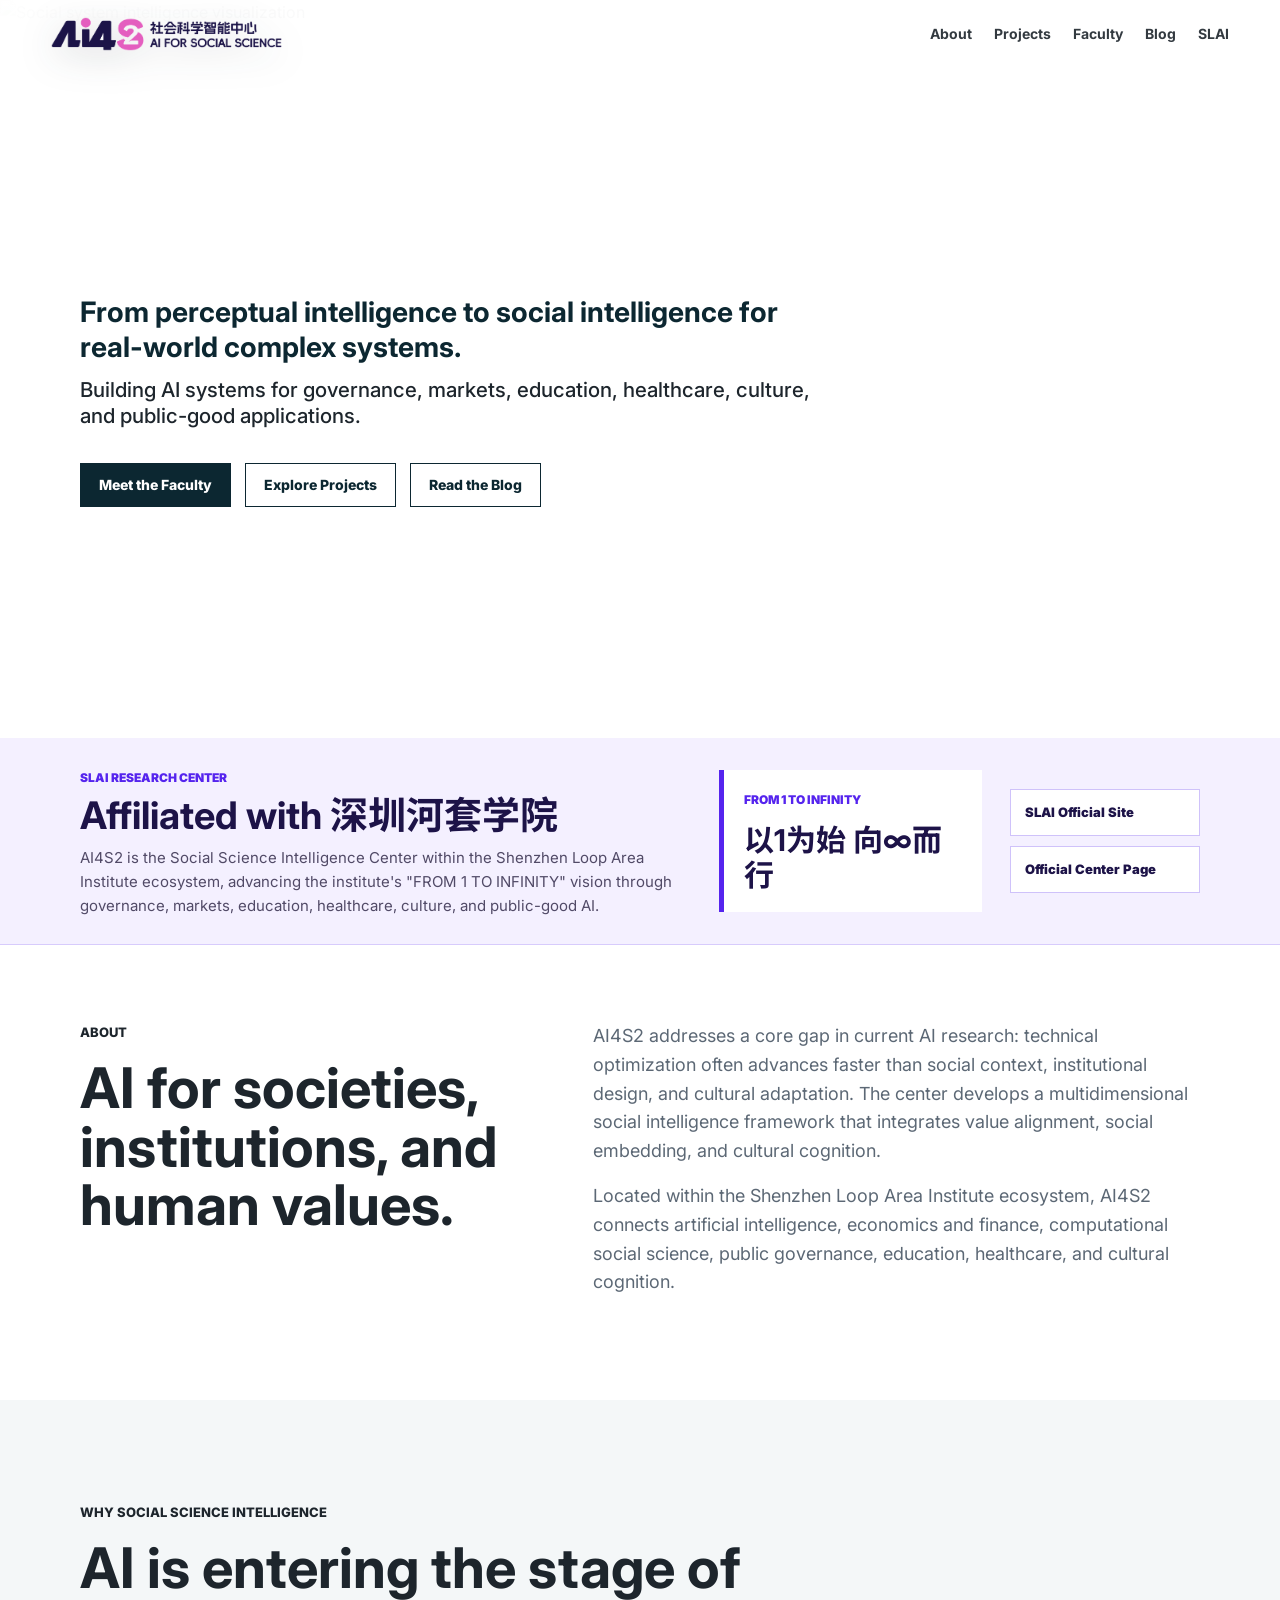
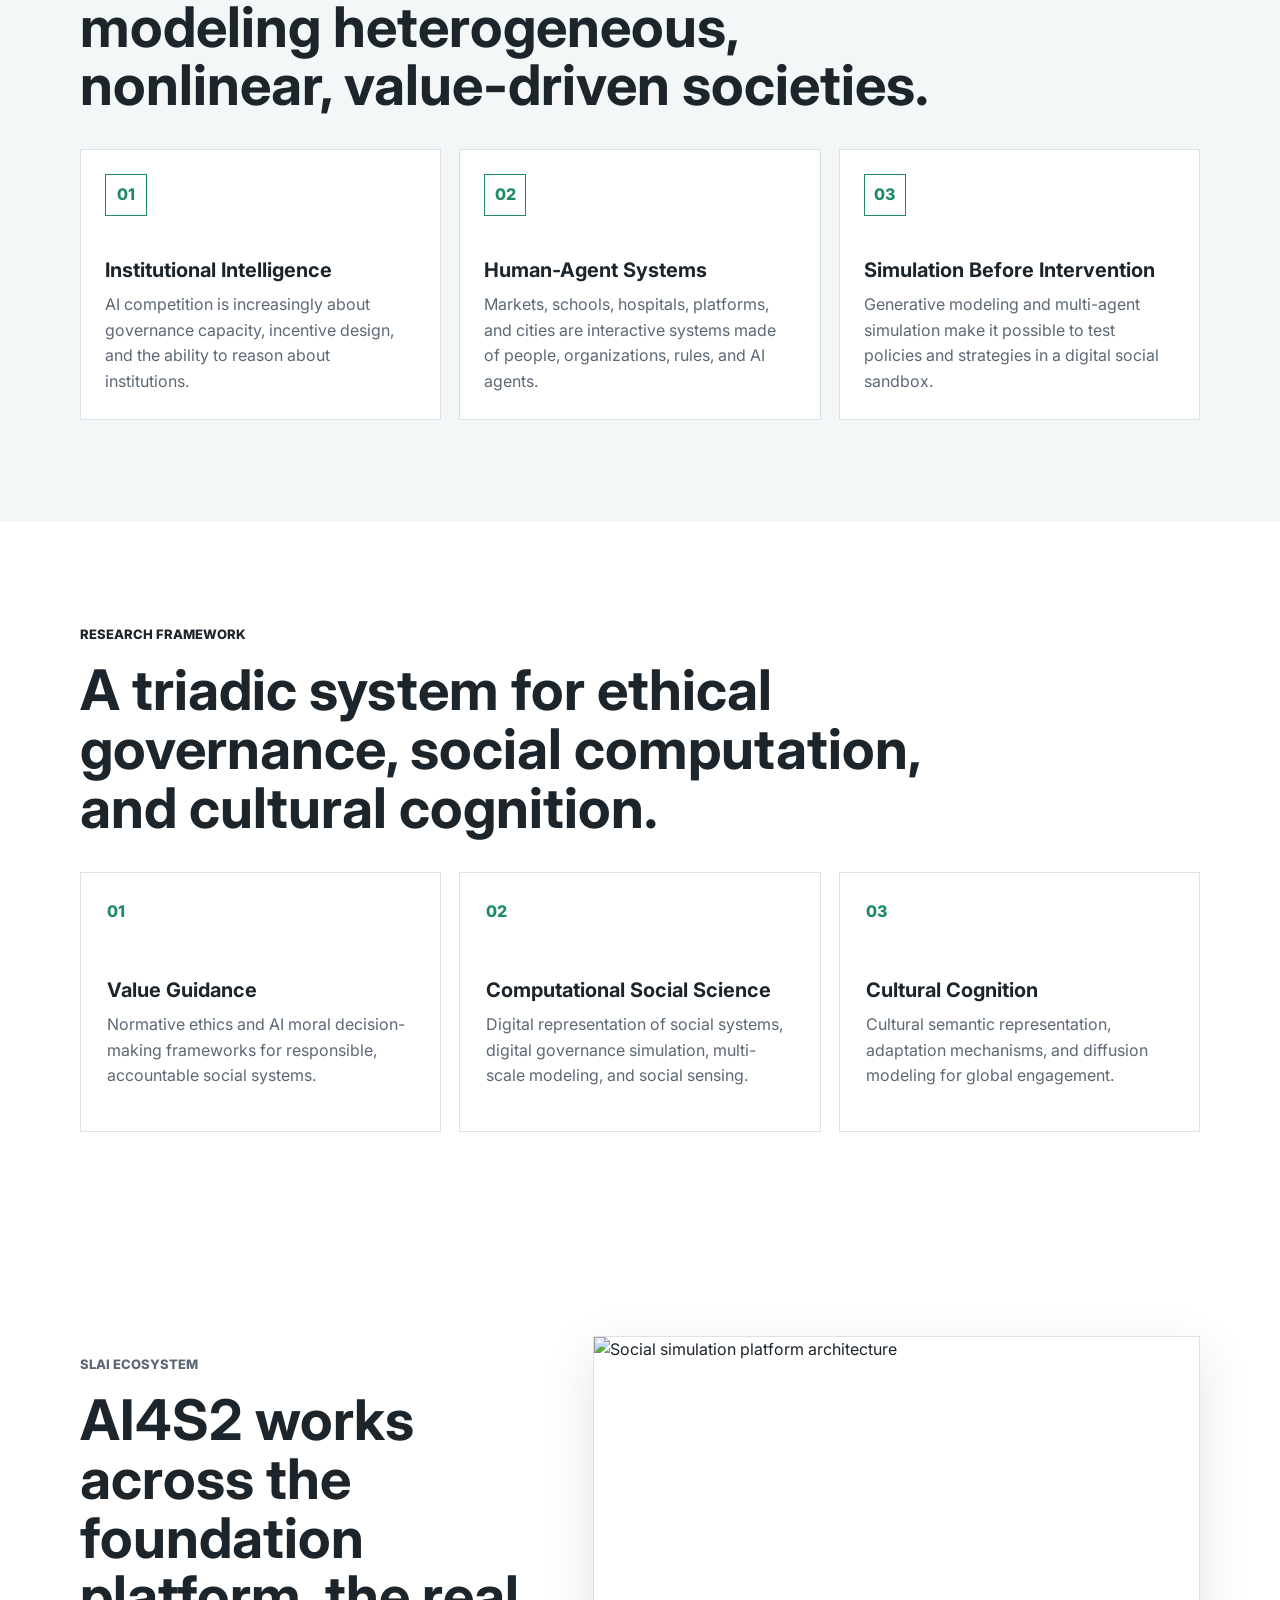
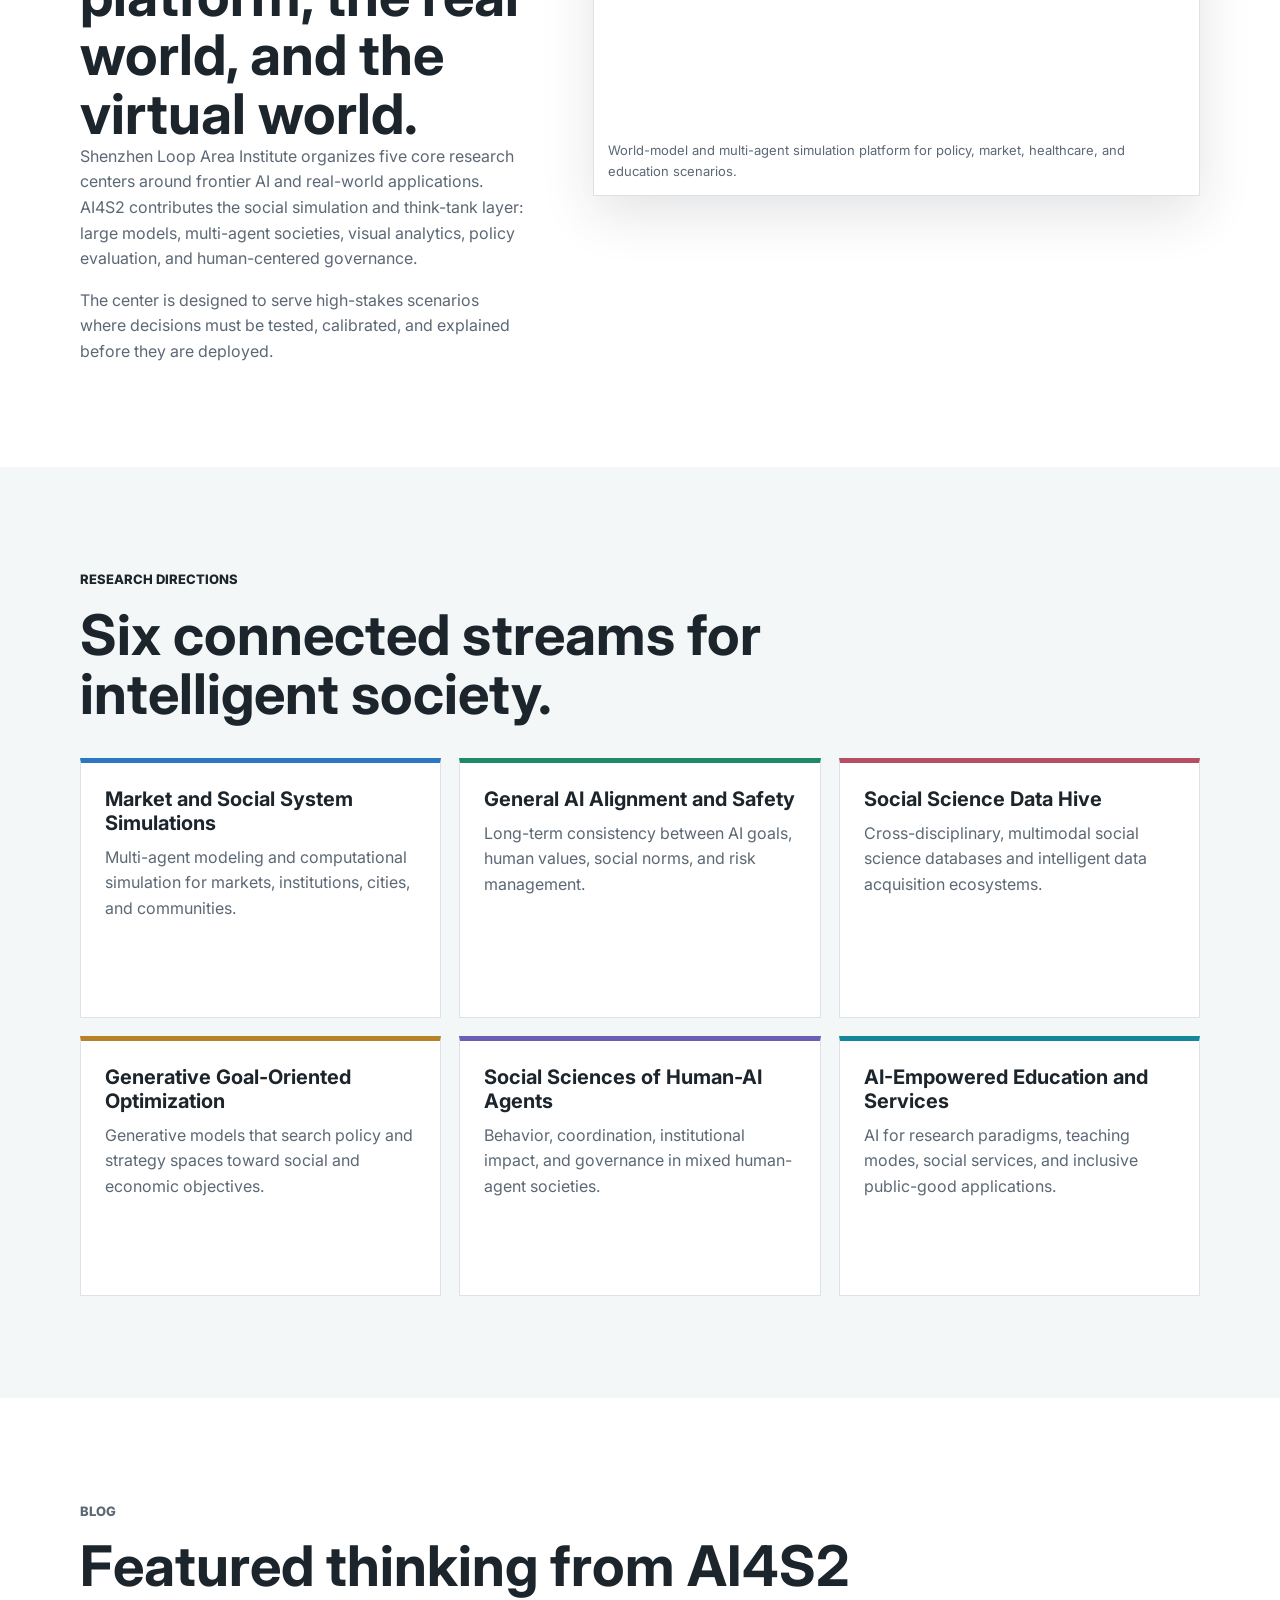
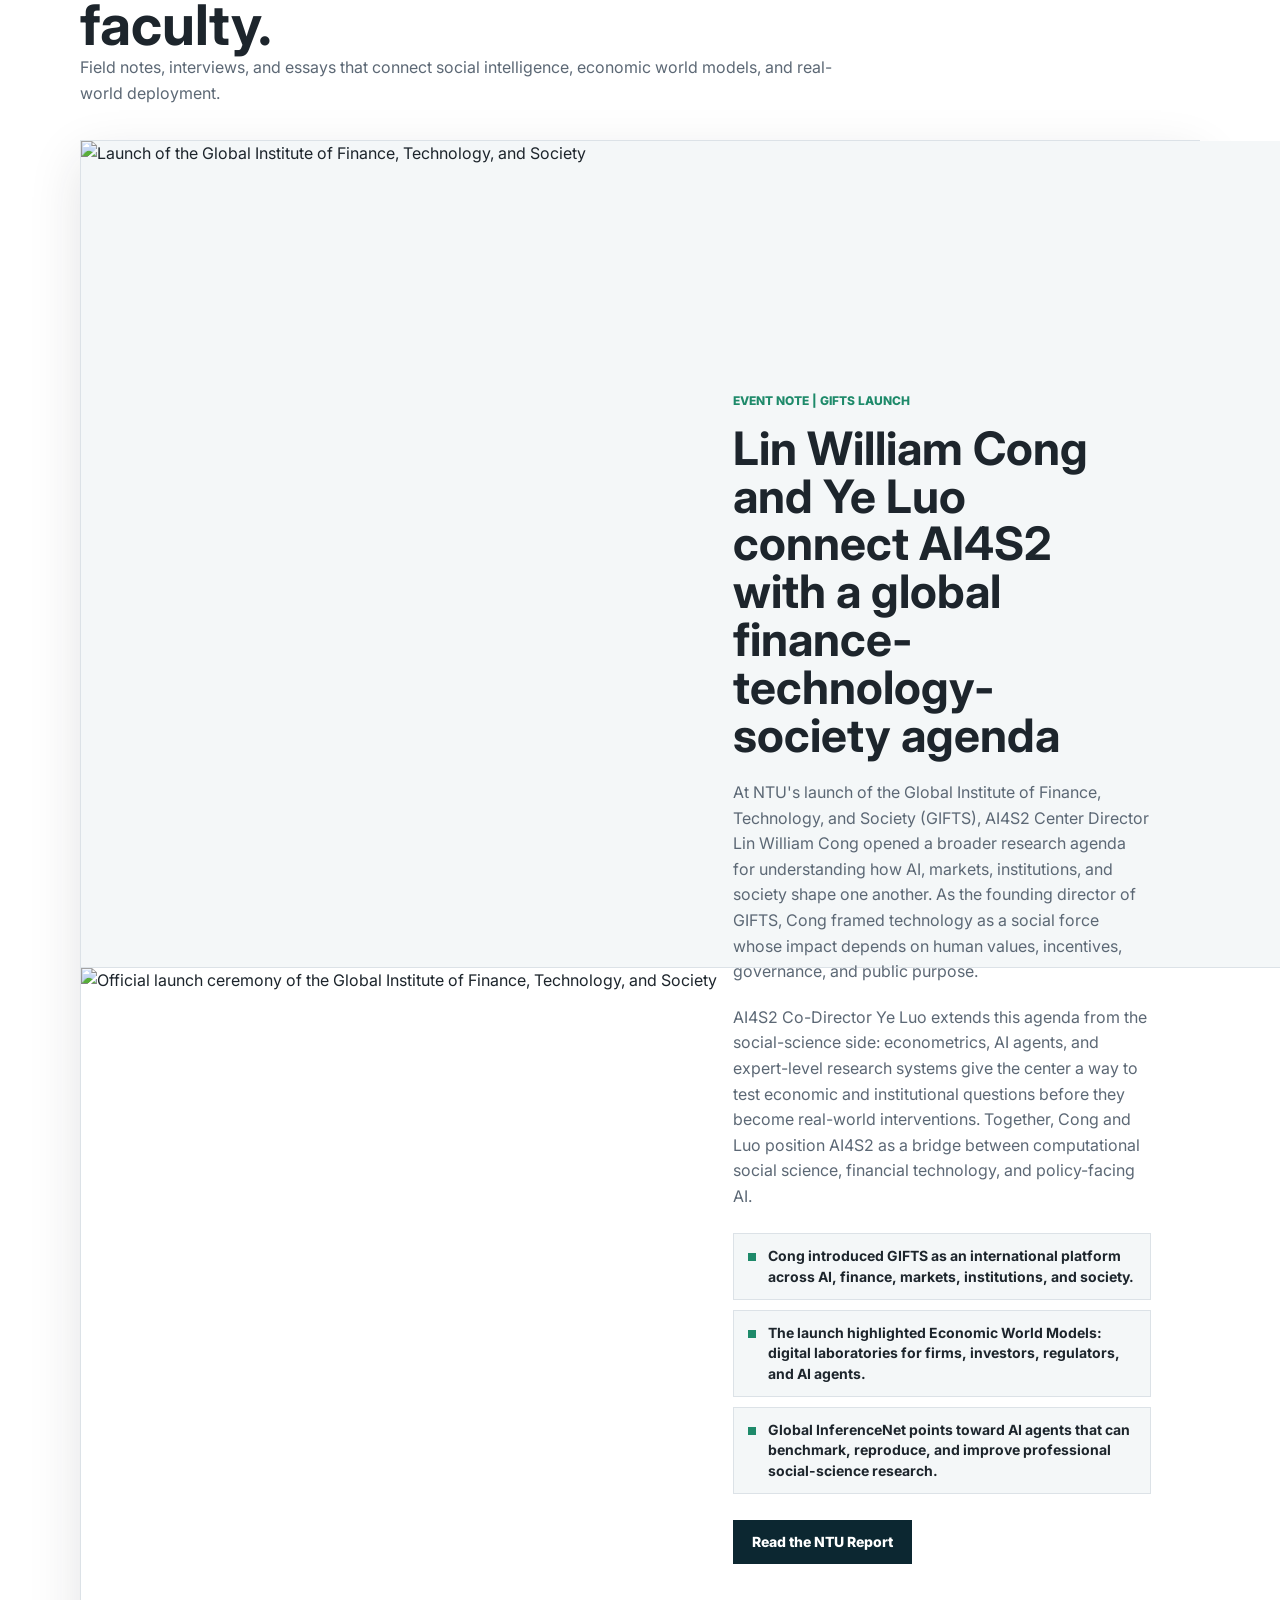
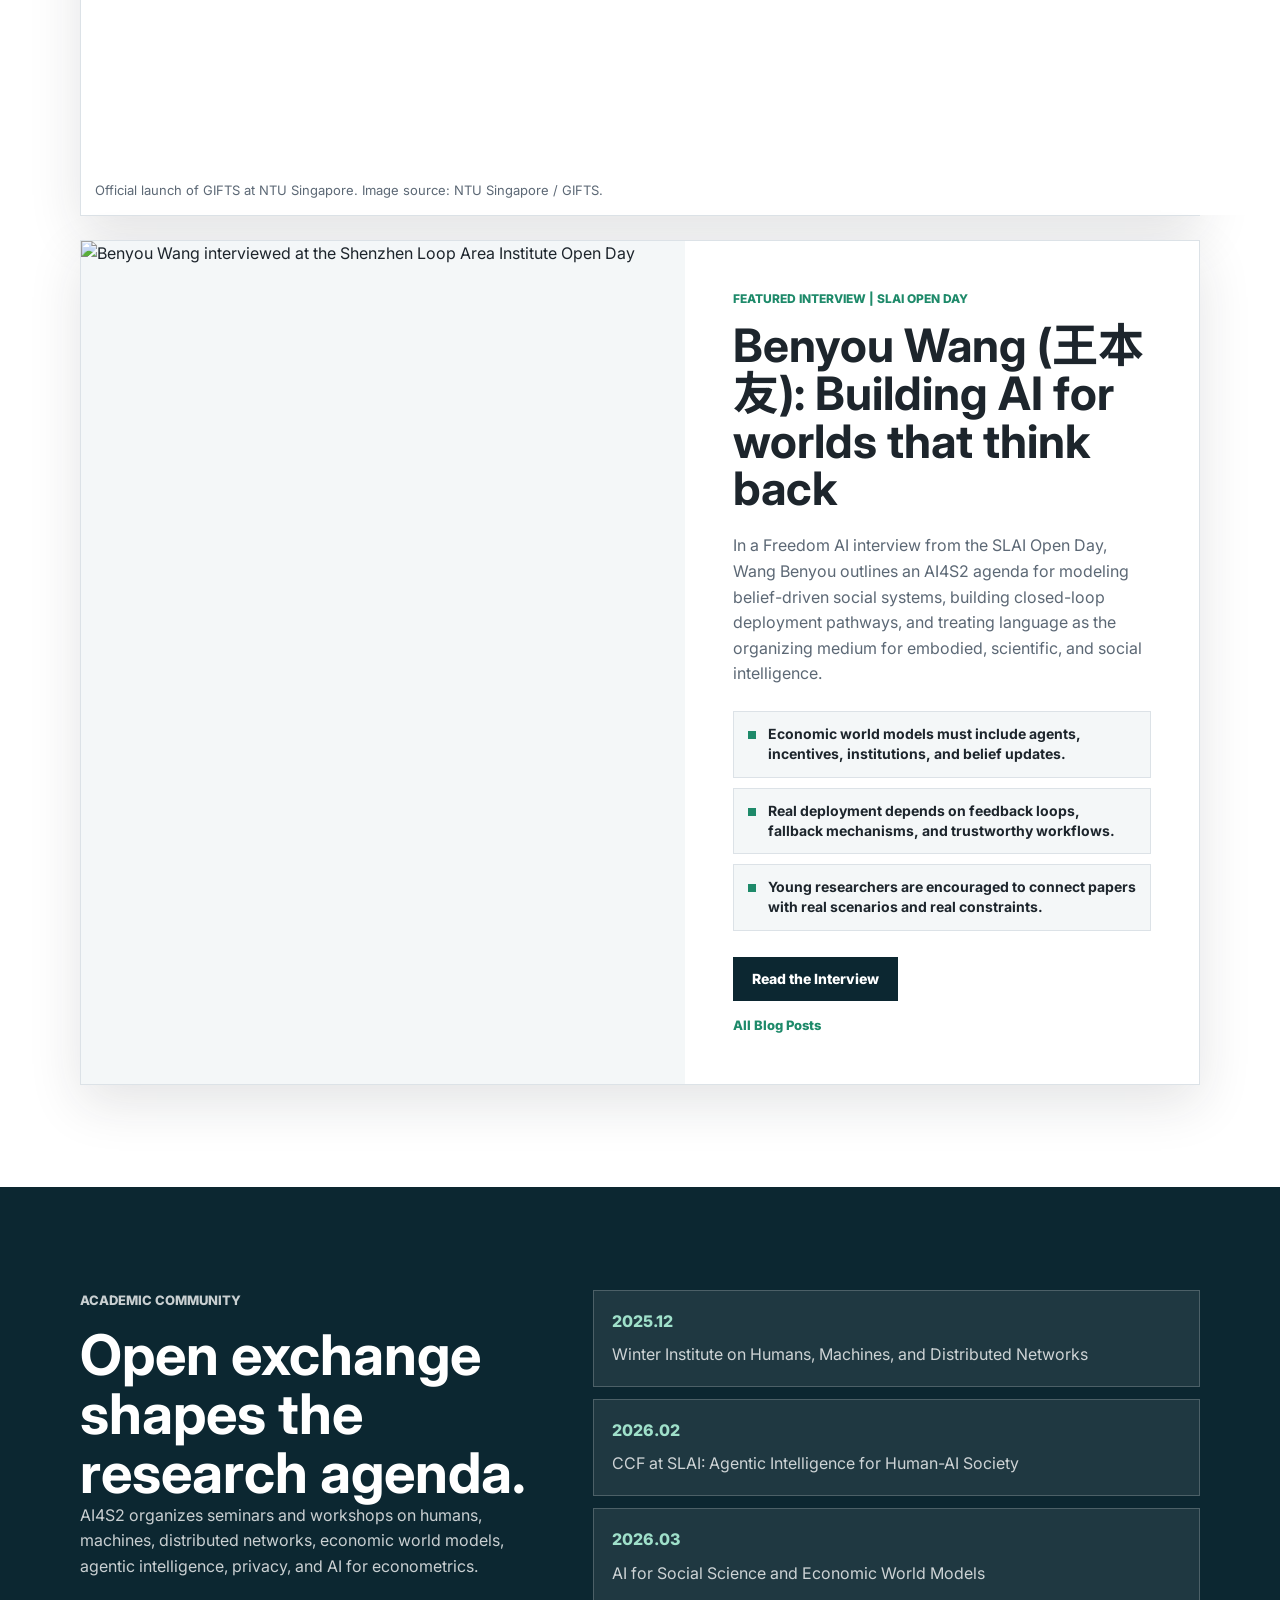
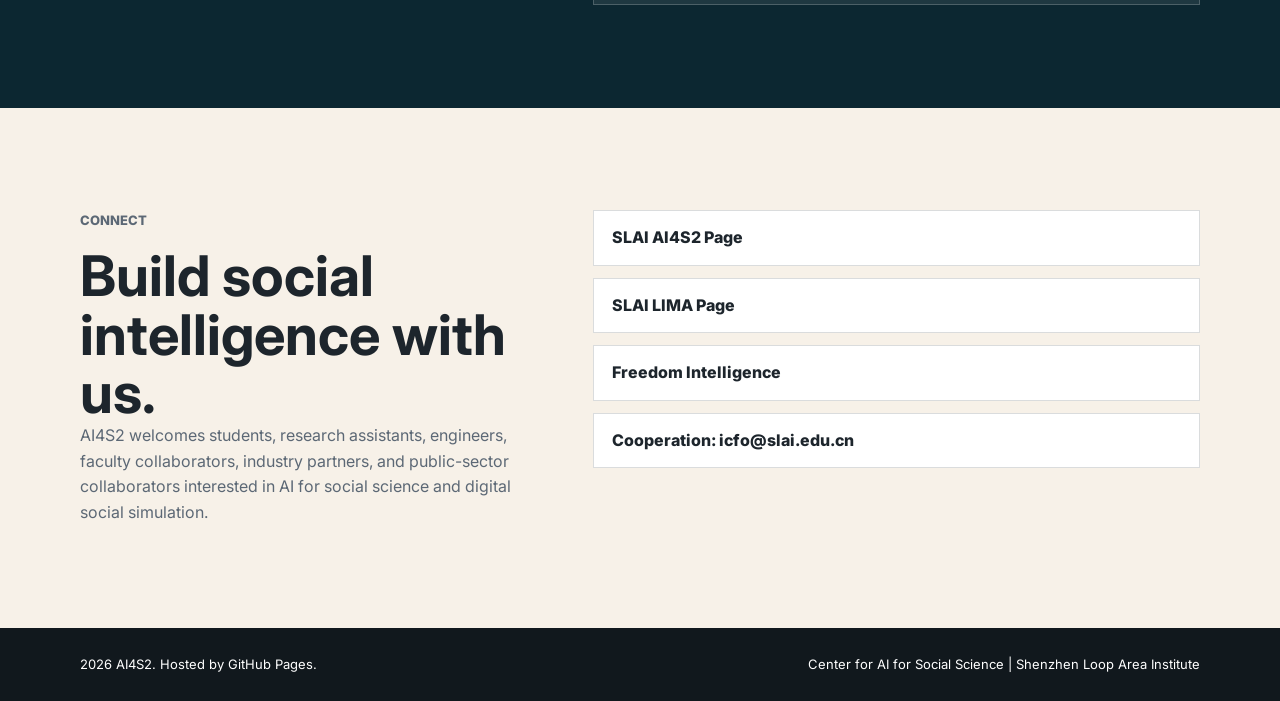
==== commit cb6151d6: "Remove homepage hero logo" ====
--- a/index.html
+++ b/index.html
@@ -47,7 +47,6 @@
         <img class="hero-bg" src="./assets/img/deck02_10.jpg" alt="Social system intelligence visualization" />
         <div class="hero-overlay"></div>
         <div class="hero-content">
-          <img class="hero-logo" src="./assets/img/ai4s2-center-logo-stacked.png" alt="AI4S2 Social Science Intelligence Center" />
           <h1 class="visually-hidden">AI4S2</h1>
           <p class="hero-subtitle">
             From perceptual intelligence to social intelligence for real-world complex systems.
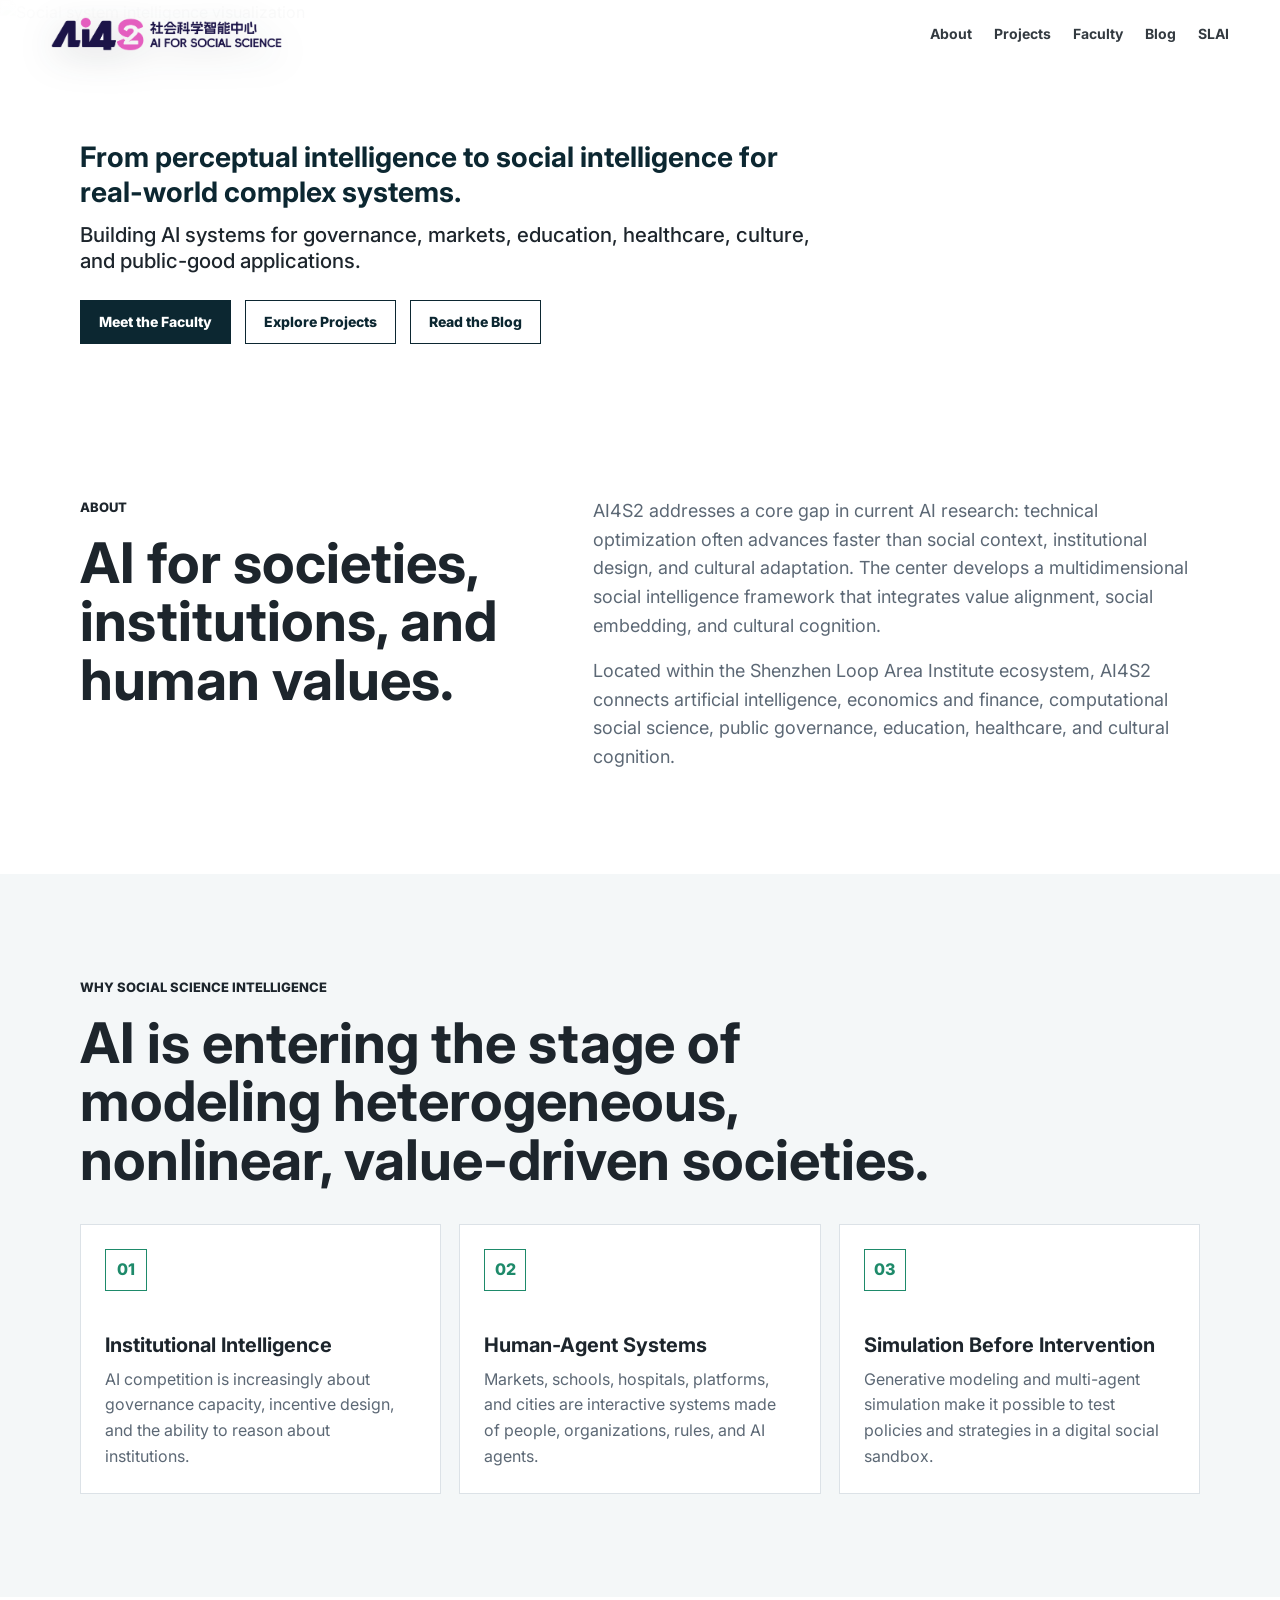
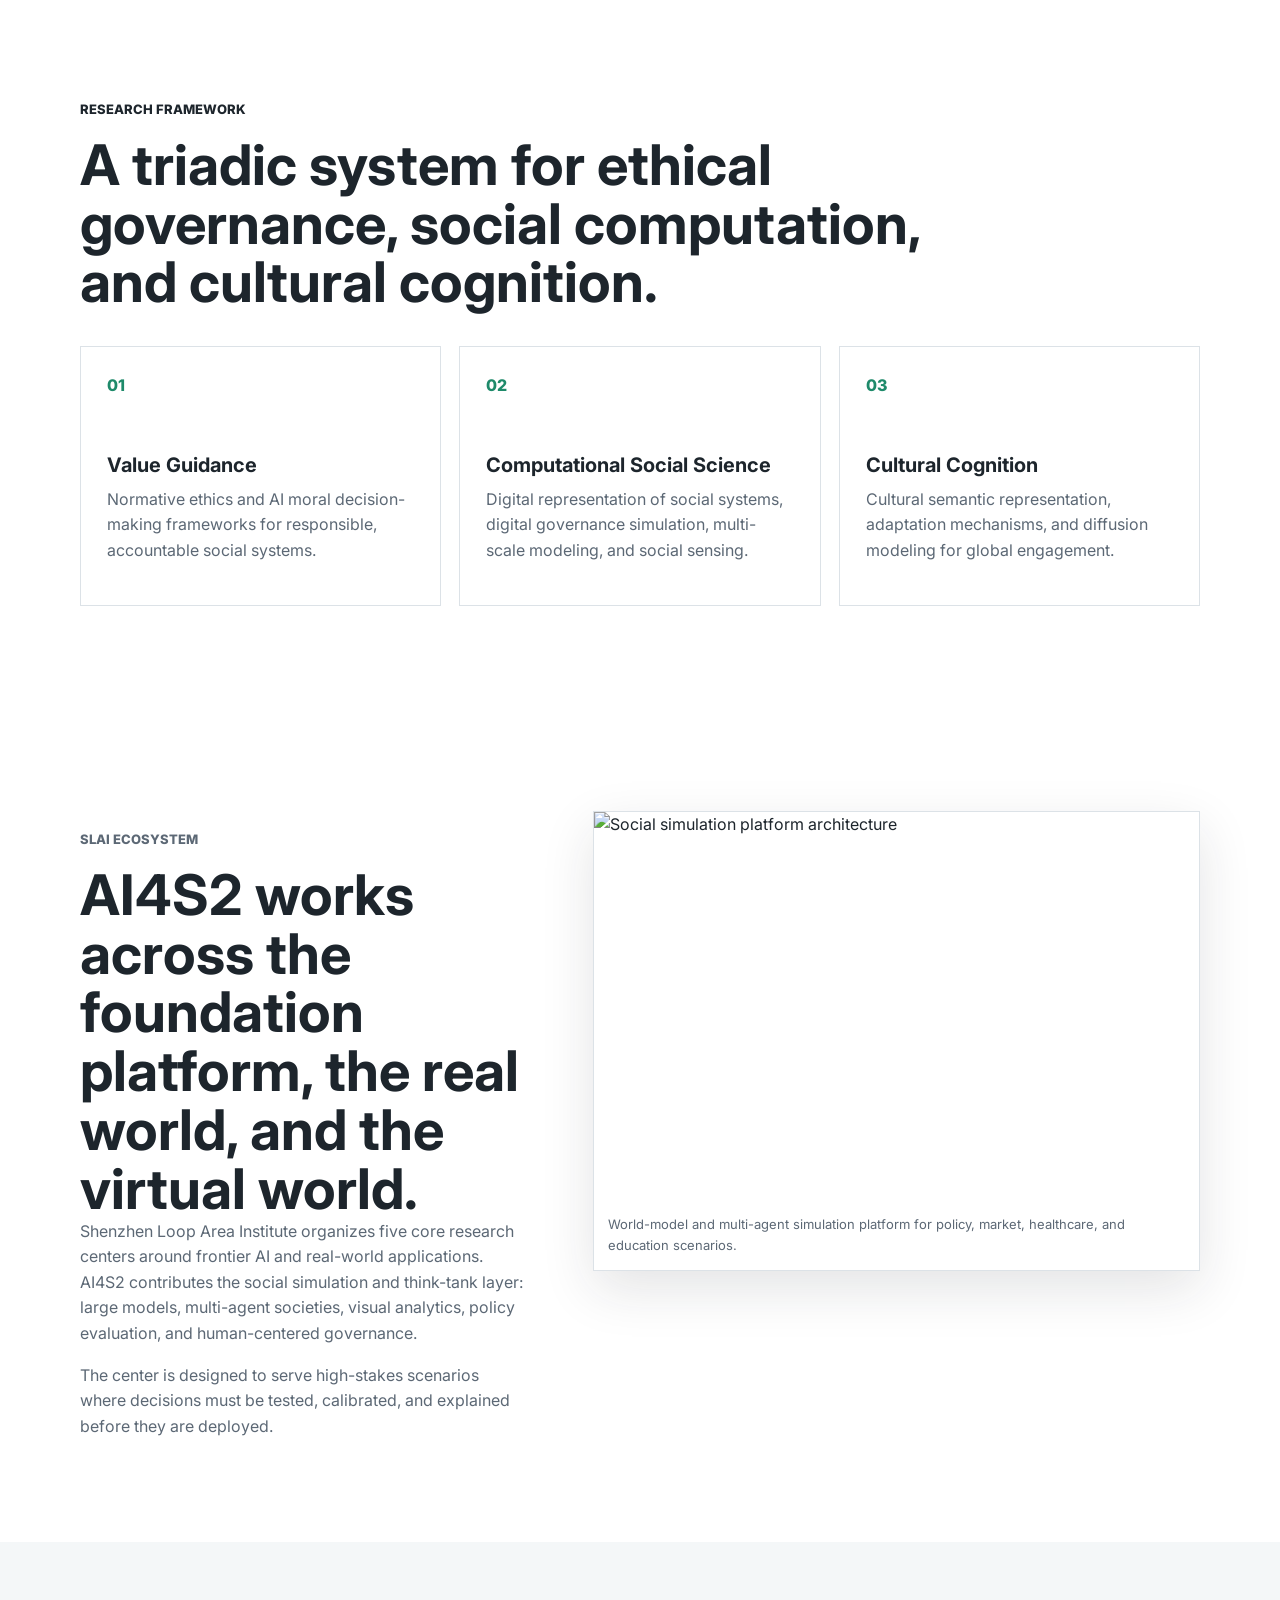
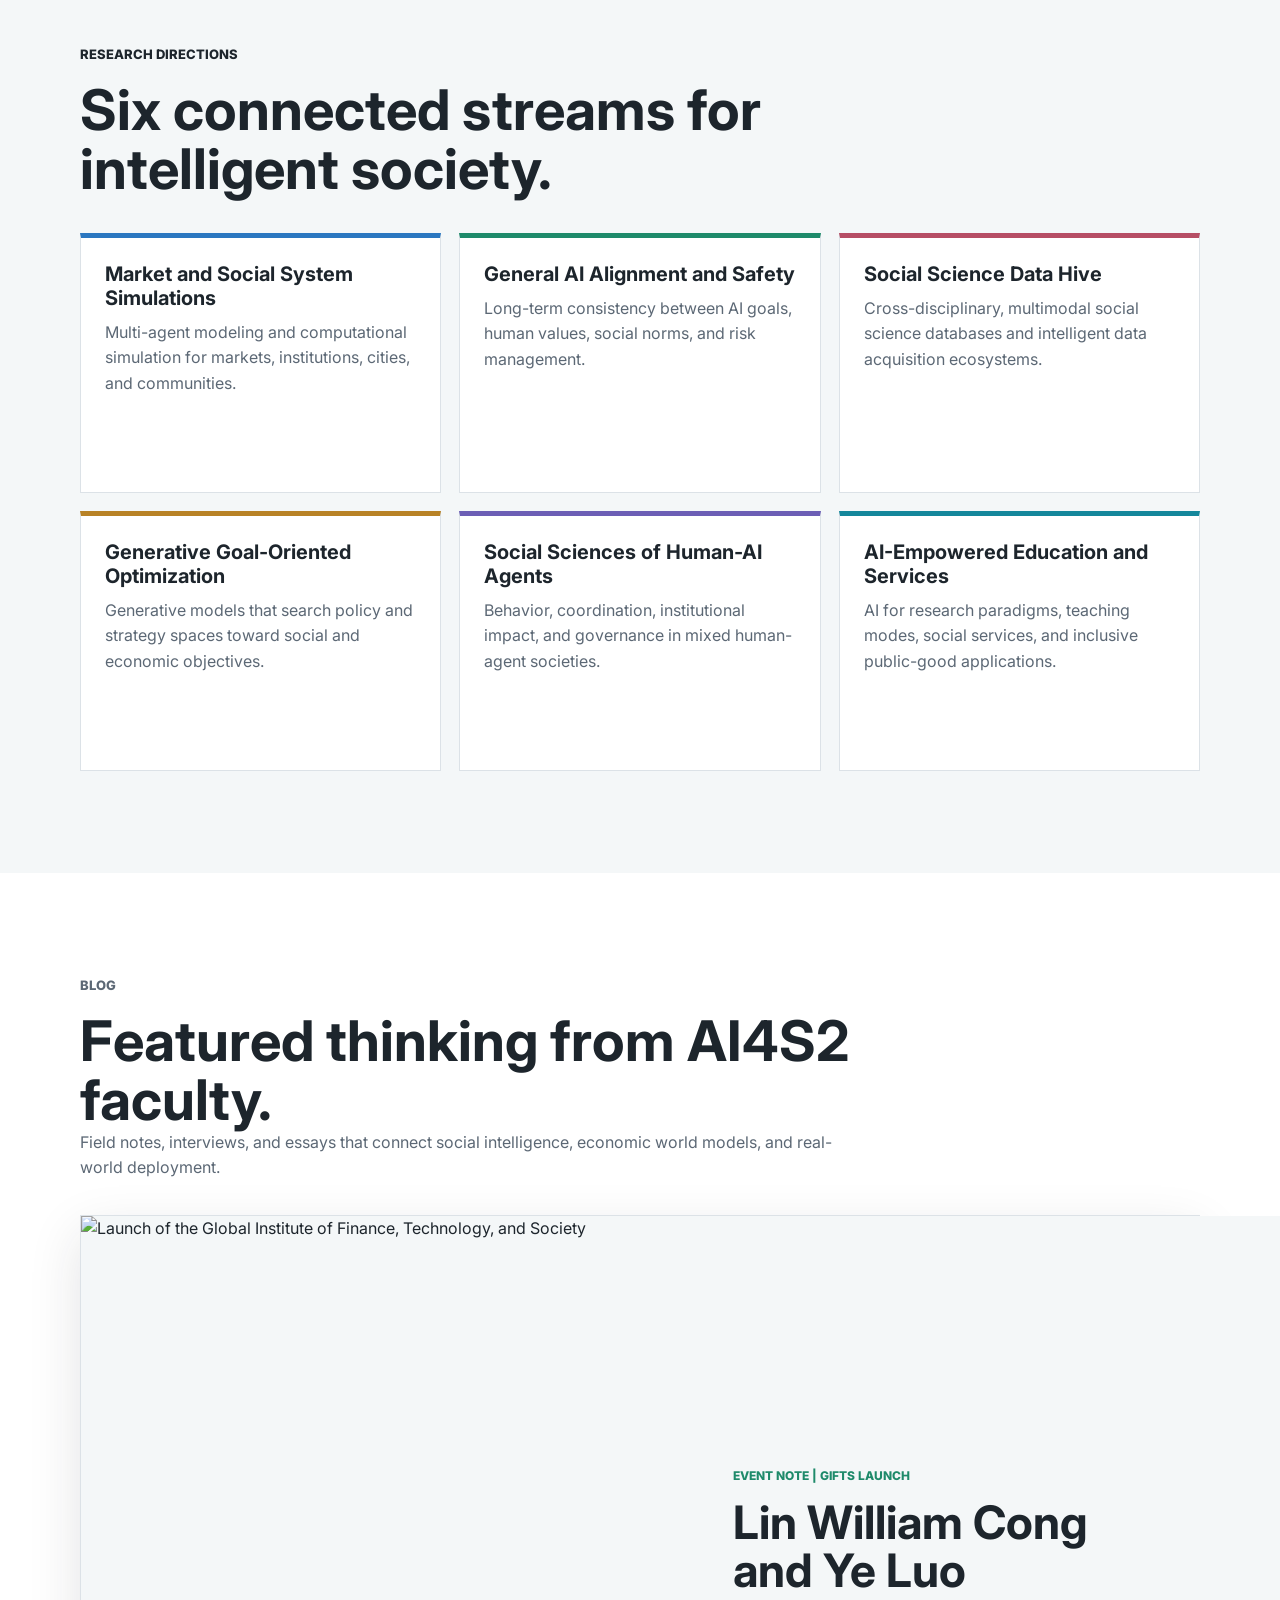
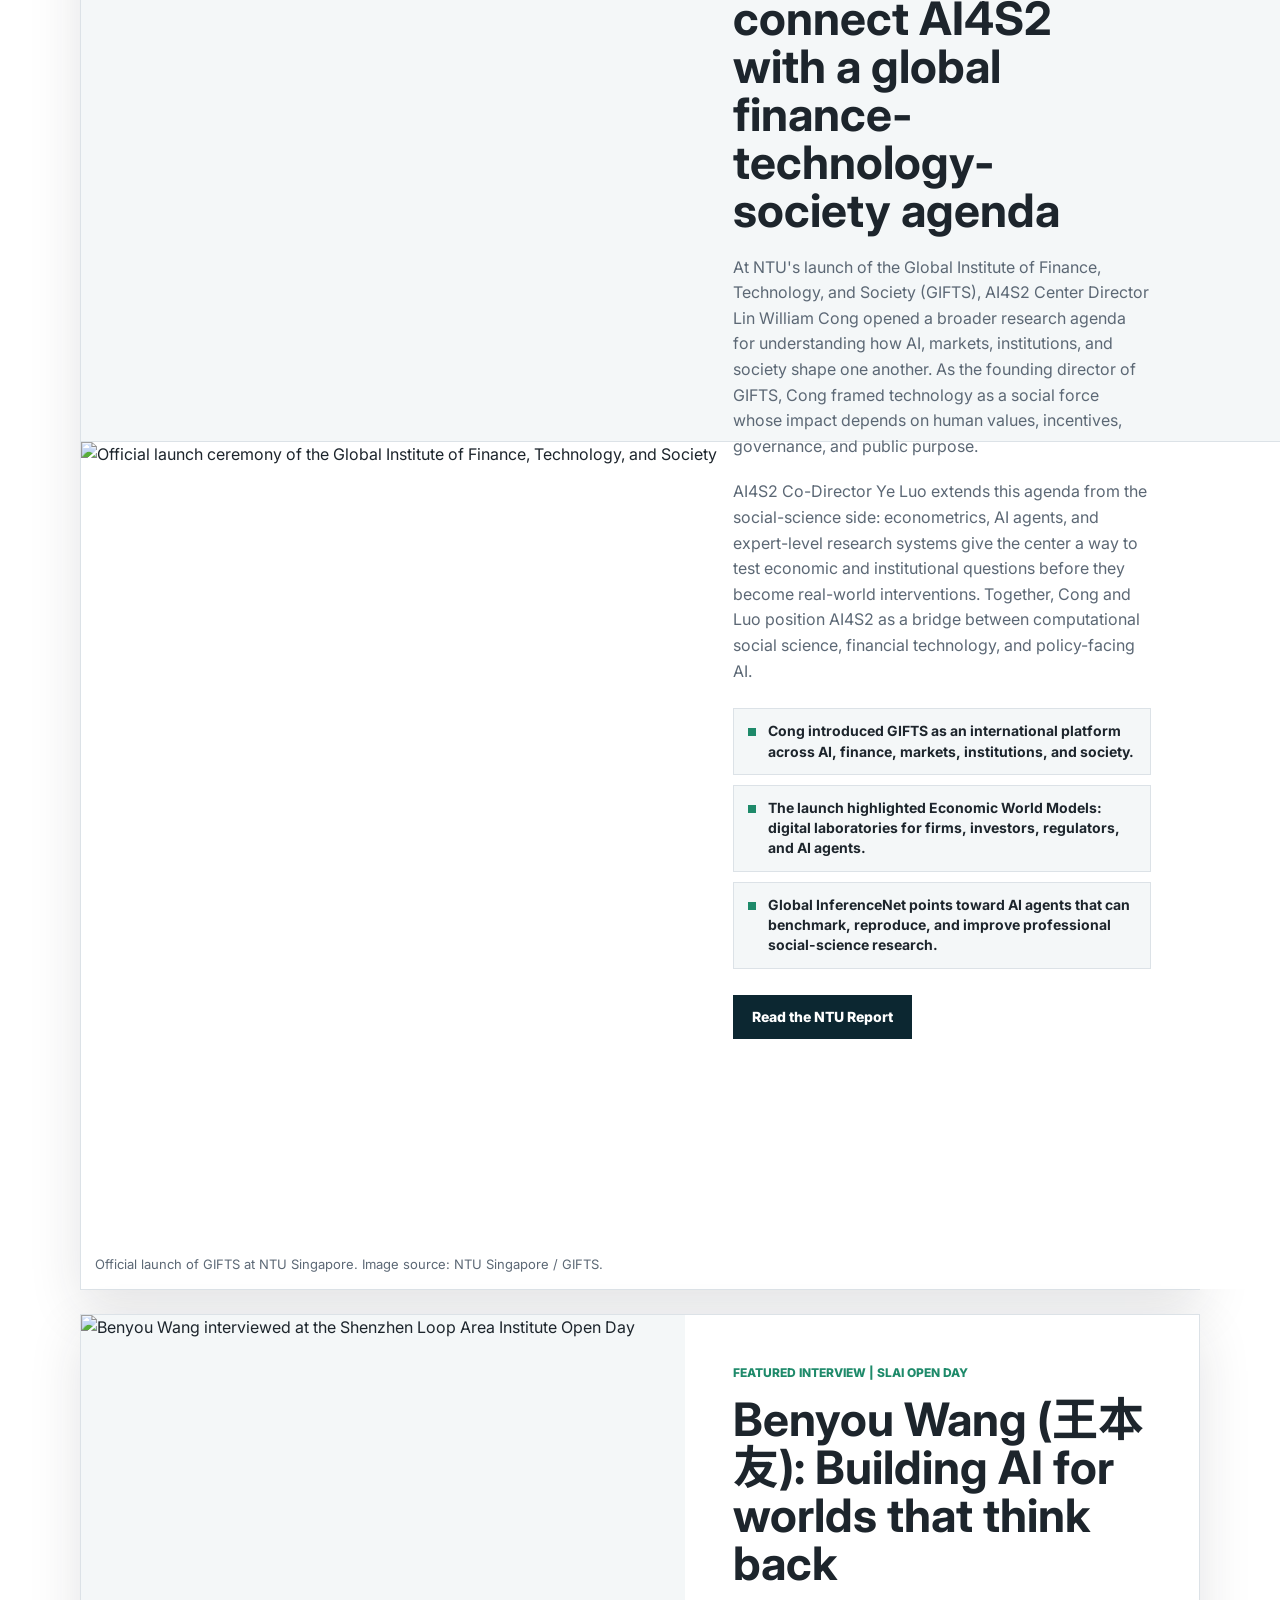
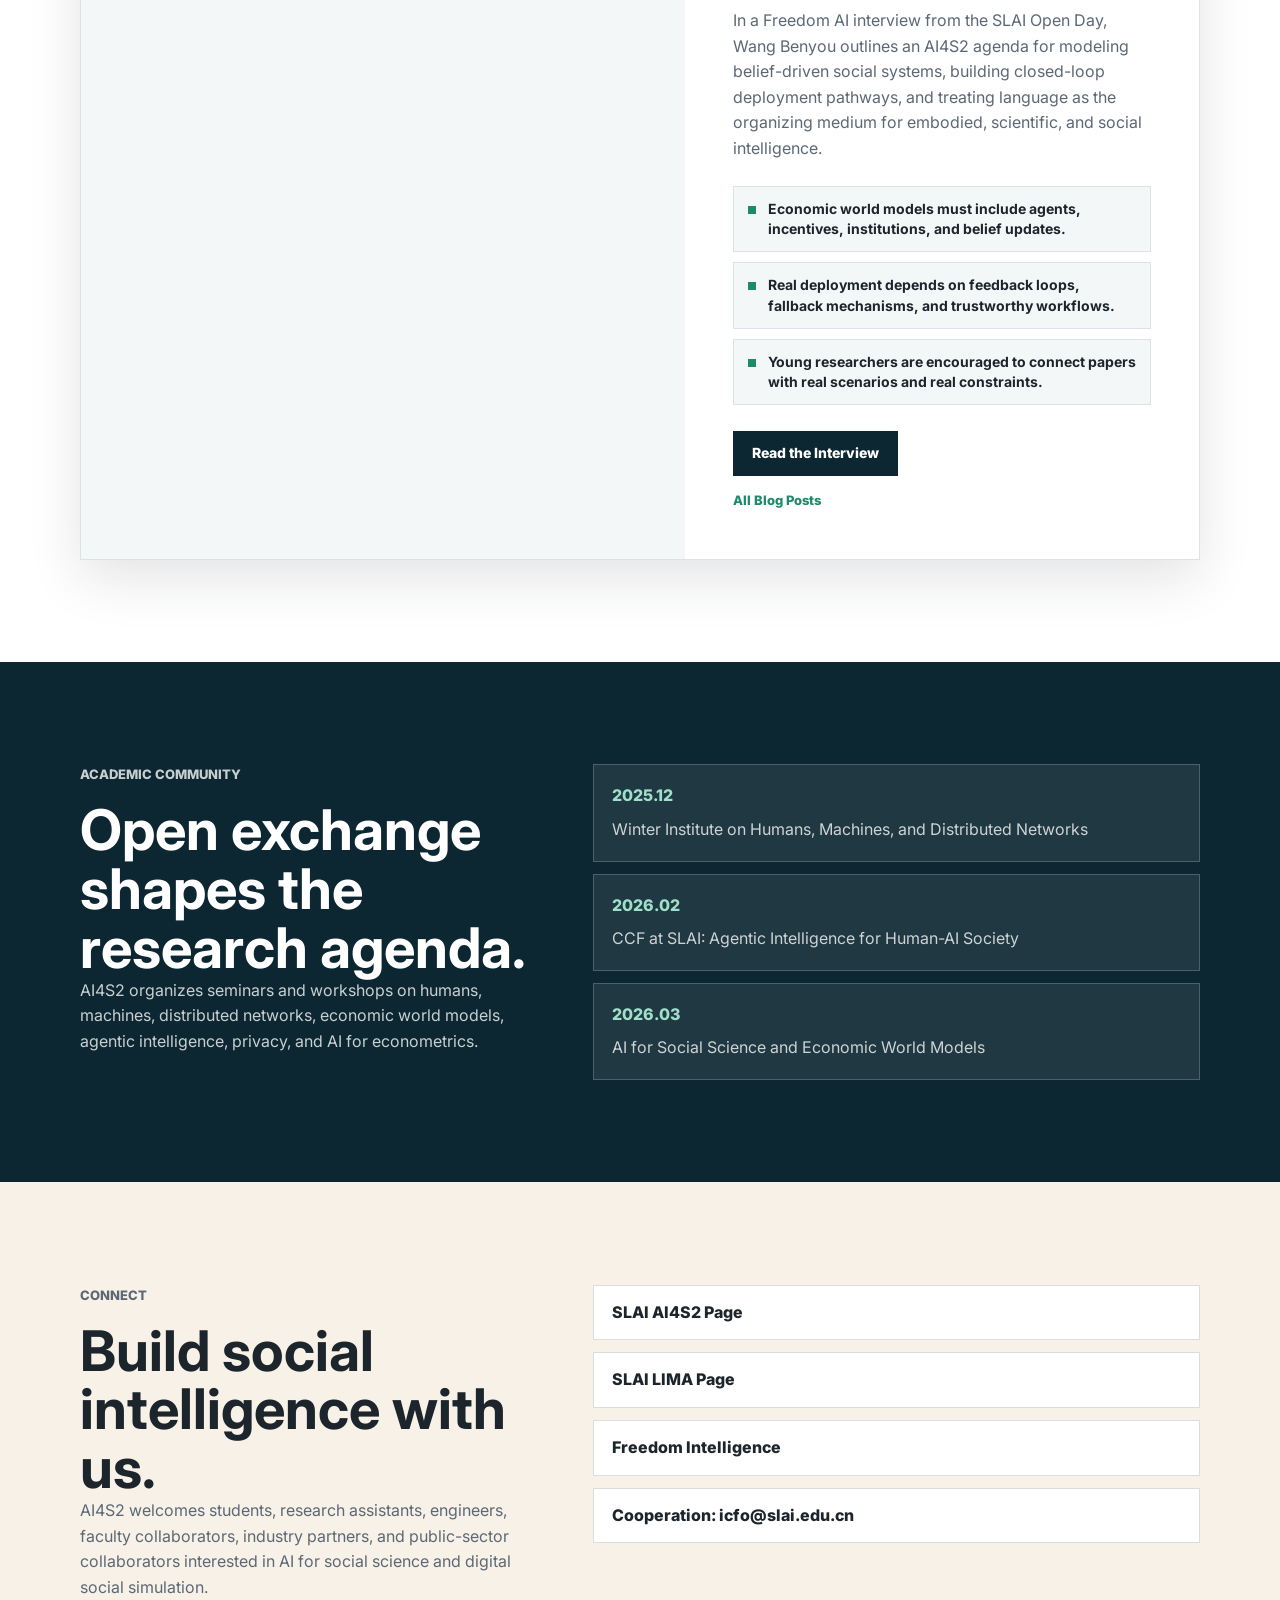
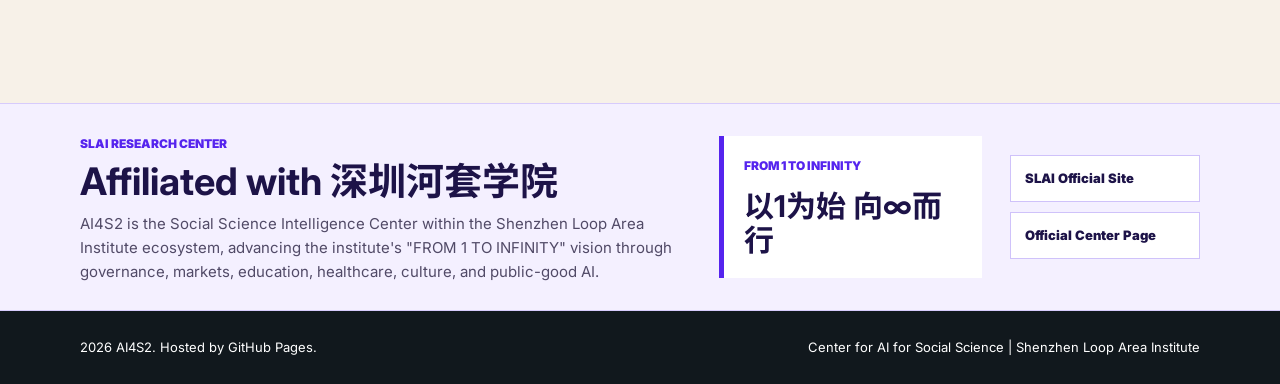
==== commit 519ea26c: "Tighten homepage hero spacing" ====
--- a/index.html
+++ b/index.html
@@ -62,28 +62,6 @@
         </div>
       </section>
 
-      <section class="slai-band" aria-label="SLAI affiliation">
-        <div class="section-inner slai-band-inner">
-          <div class="slai-identity">
-            <span class="slai-tag">SLAI Research Center</span>
-            <h2>Affiliated with 深圳河套学院</h2>
-            <p>
-              AI4S2 is the Social Science Intelligence Center within the Shenzhen Loop Area Institute ecosystem,
-              advancing the institute's "FROM 1 TO INFINITY" vision through governance, markets, education,
-              healthcare, culture, and public-good AI.
-            </p>
-          </div>
-          <div class="slai-motto" aria-label="SLAI motto">
-            <span>FROM 1 TO INFINITY</span>
-            <strong>以1为始 向∞而行</strong>
-          </div>
-          <div class="slai-links" aria-label="SLAI links">
-            <a href="https://www.slai.edu.cn/" target="_blank" rel="noreferrer">SLAI Official Site</a>
-            <a href="https://www.slai.edu.cn/zh-hans/node/378" target="_blank" rel="noreferrer">Official Center Page</a>
-          </div>
-        </div>
-      </section>
-
       <section class="section intro-band" id="about">
         <div class="section-inner intro-grid">
           <div>
@@ -384,6 +362,28 @@
           </div>
         </div>
       </section>
+
+      <section class="slai-band" aria-label="SLAI affiliation">
+        <div class="section-inner slai-band-inner">
+          <div class="slai-identity">
+            <span class="slai-tag">SLAI Research Center</span>
+            <h2>Affiliated with 深圳河套学院</h2>
+            <p>
+              AI4S2 is the Social Science Intelligence Center within the Shenzhen Loop Area Institute ecosystem,
+              advancing the institute's "FROM 1 TO INFINITY" vision through governance, markets, education,
+              healthcare, culture, and public-good AI.
+            </p>
+          </div>
+          <div class="slai-motto" aria-label="SLAI motto">
+            <span>FROM 1 TO INFINITY</span>
+            <strong>以1为始 向∞而行</strong>
+          </div>
+          <div class="slai-links" aria-label="SLAI links">
+            <a href="https://www.slai.edu.cn/" target="_blank" rel="noreferrer">SLAI Official Site</a>
+            <a href="https://www.slai.edu.cn/zh-hans/node/378" target="_blank" rel="noreferrer">Official Center Page</a>
+          </div>
+        </div>
+      </section>
     </main>
 
     <footer class="site-footer">
--- a/assets/css/styles.css
+++ b/assets/css/styles.css
@@ -171,9 +171,10 @@
 
 .hero {
   position: relative;
-  min-height: min(760px, 82vh);
+  min-height: 0;
+  padding: clamp(104px, 11vw, 140px) 0 clamp(50px, 6vw, 76px);
   display: flex;
-  align-items: center;
+  align-items: flex-start;
   overflow: hidden;
   color: var(--ink);
   background: var(--paper);
@@ -202,7 +203,6 @@
   z-index: 1;
   width: min(1120px, calc(100% - 40px));
   margin: 0 auto;
-  padding-top: 64px;
 }
 
 .hero-logo {
@@ -247,7 +247,7 @@
   display: flex;
   gap: 14px;
   flex-wrap: wrap;
-  margin-top: 34px;
+  margin-top: 26px;
 }
 
 .button {
@@ -272,6 +272,7 @@
 }
 
 .slai-band {
+  border-top: 1px solid rgba(85, 36, 238, 0.18);
   border-bottom: 1px solid rgba(85, 36, 238, 0.18);
   background: var(--slai-soft);
 }
@@ -1742,7 +1743,8 @@
   }
 
   .hero {
-    min-height: 760px;
+    min-height: 0;
+    padding: 104px 0 48px;
   }
 
   .page-hero {
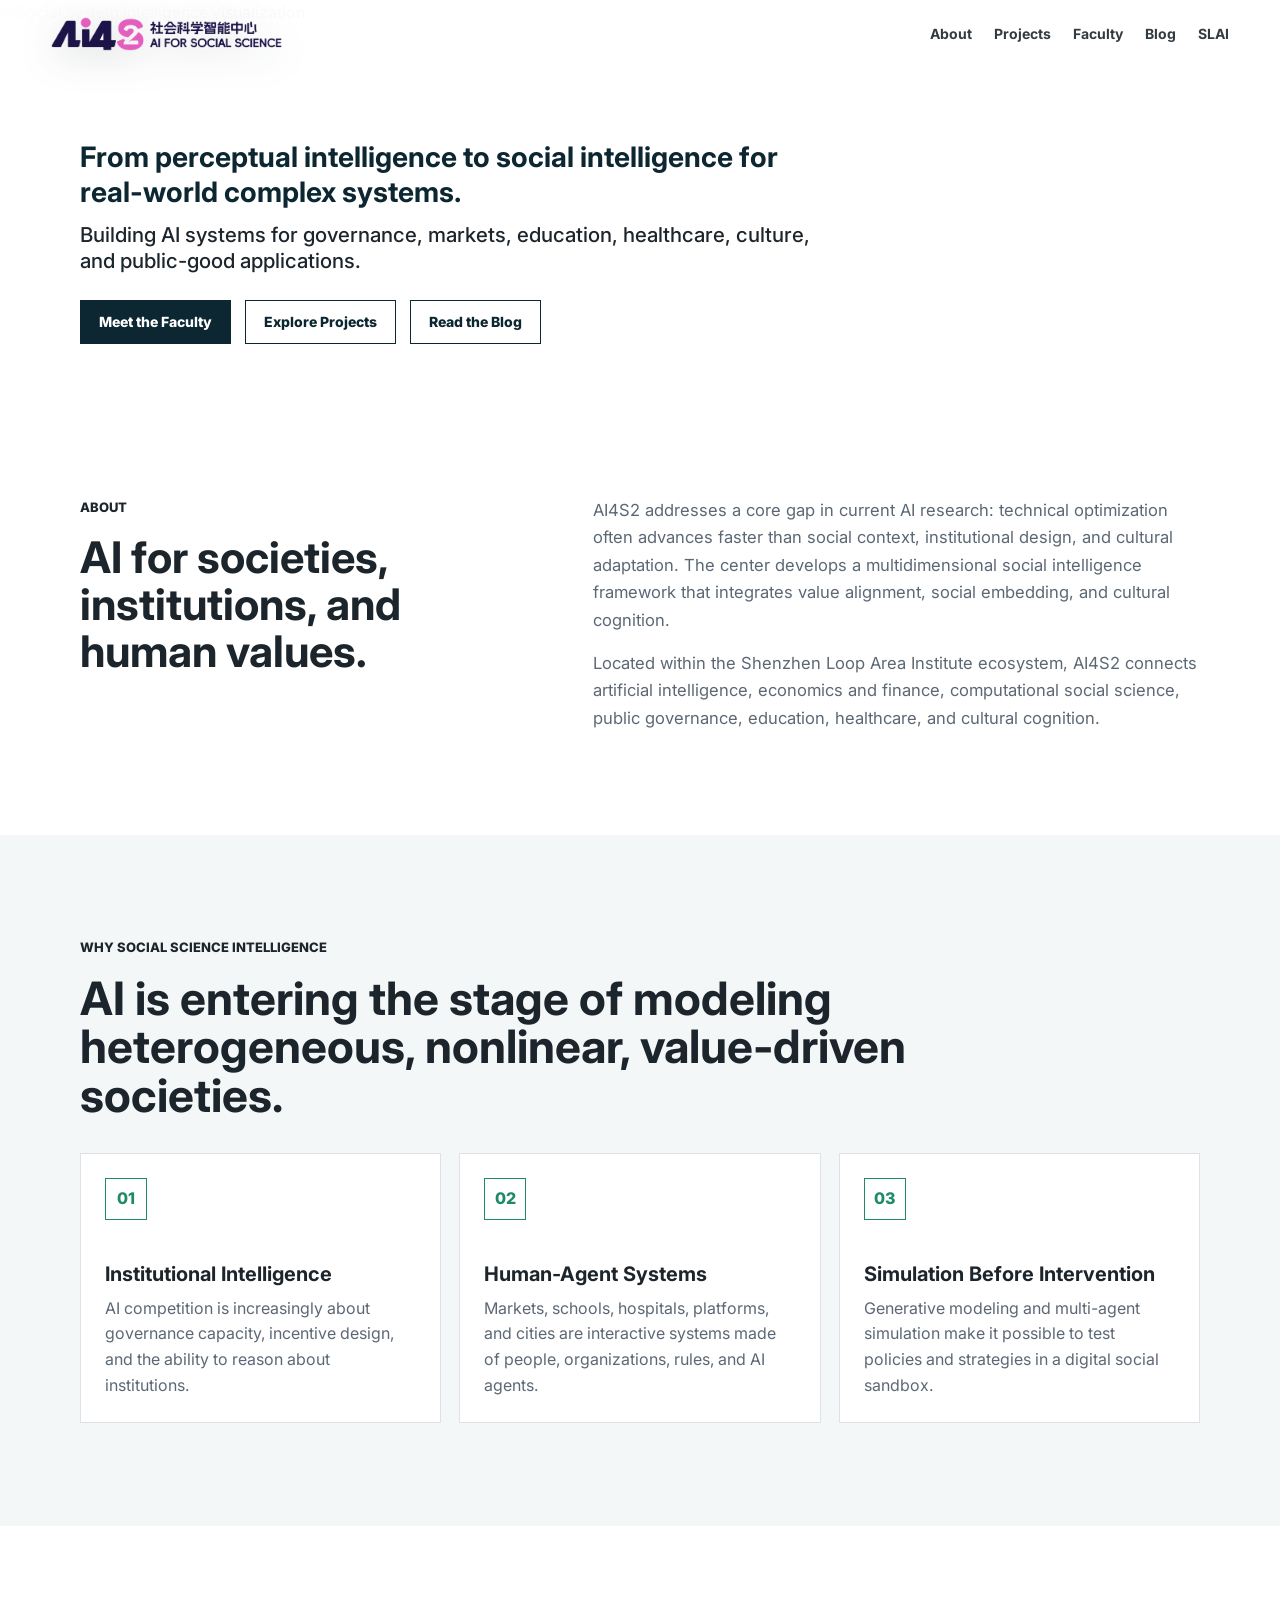
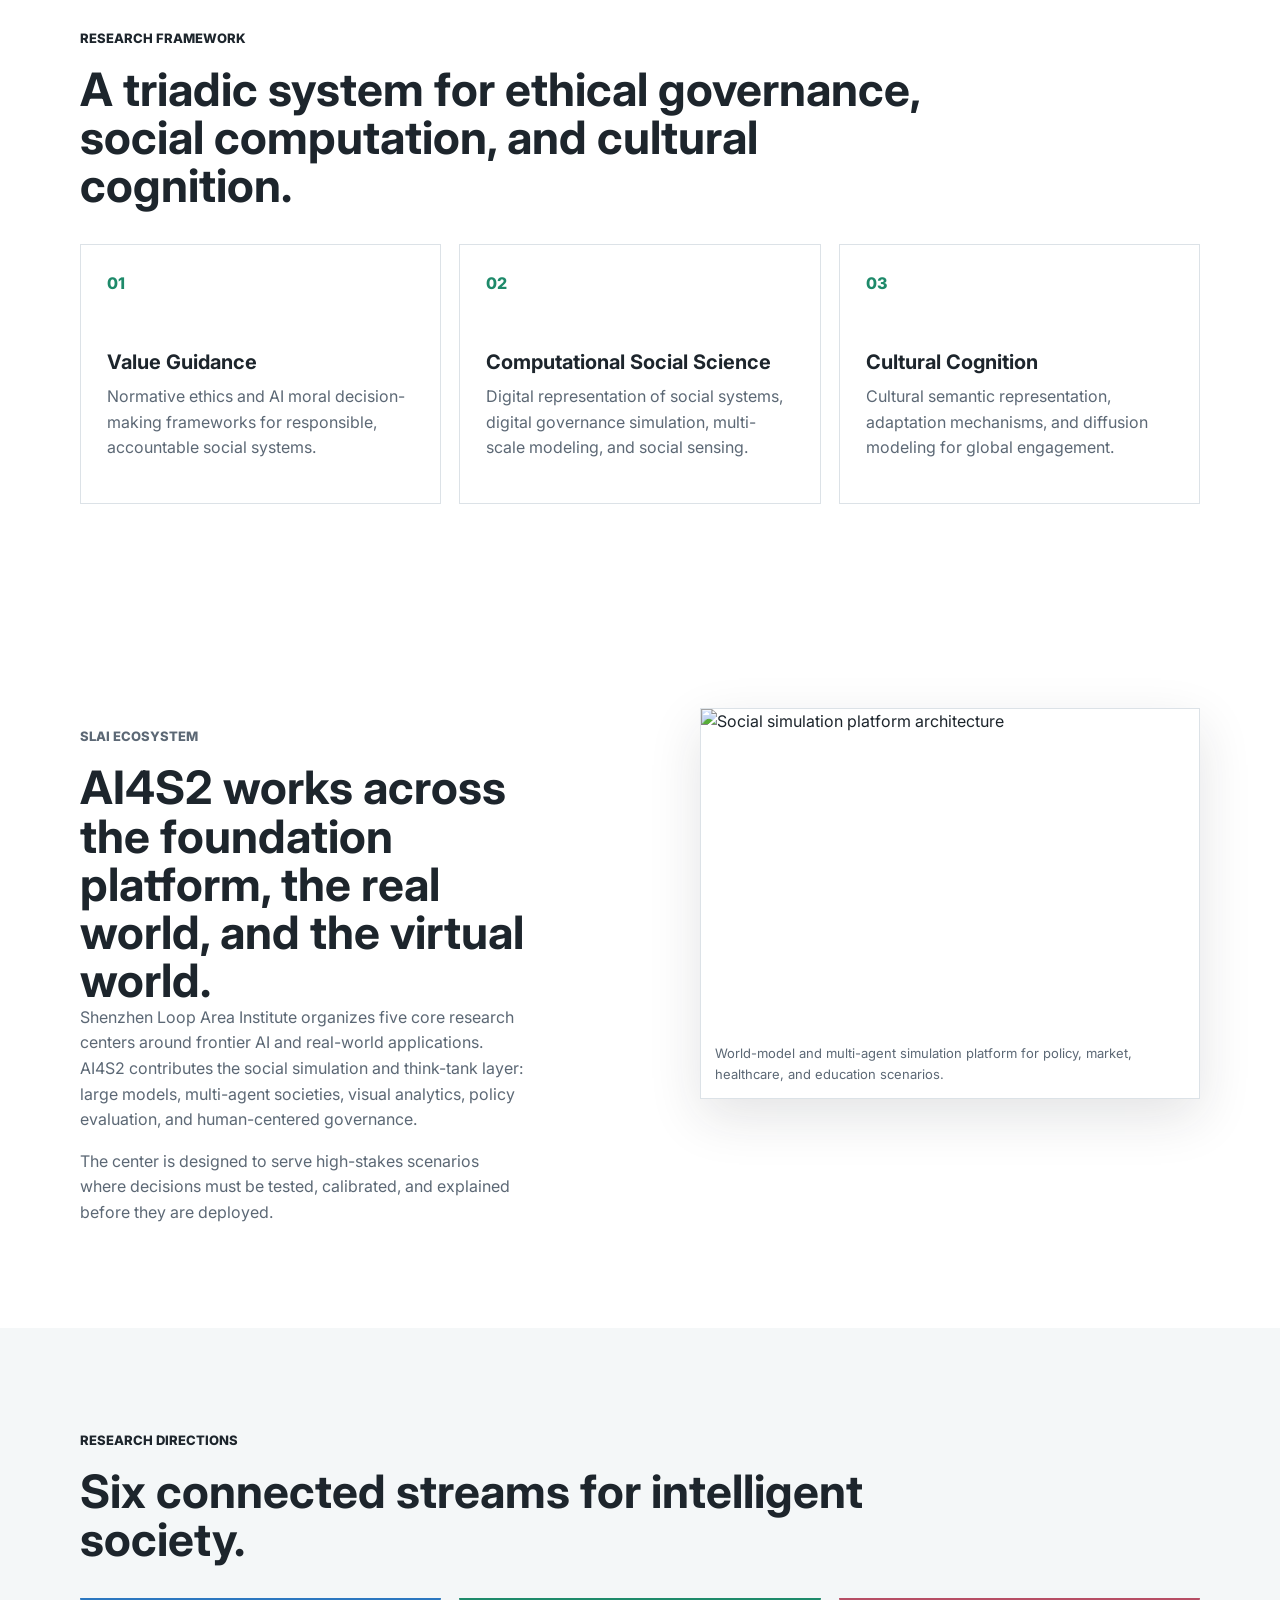
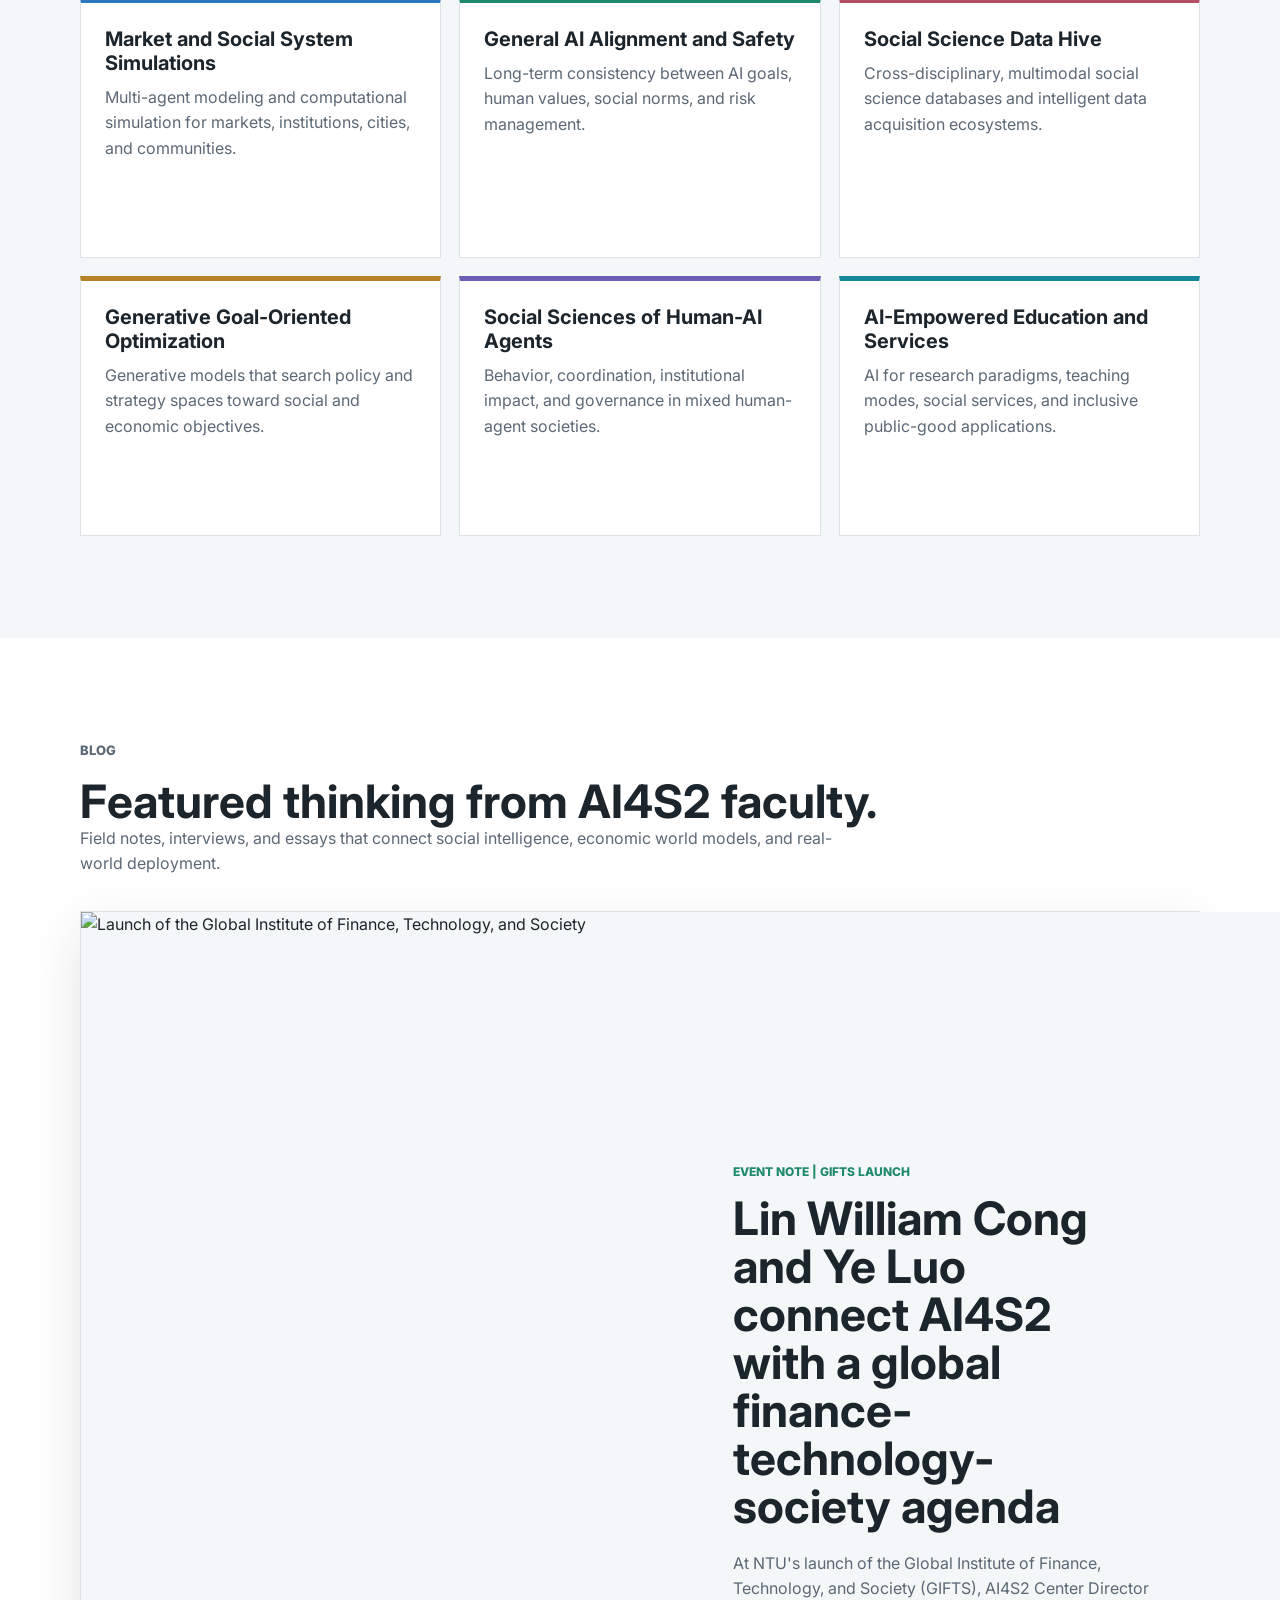
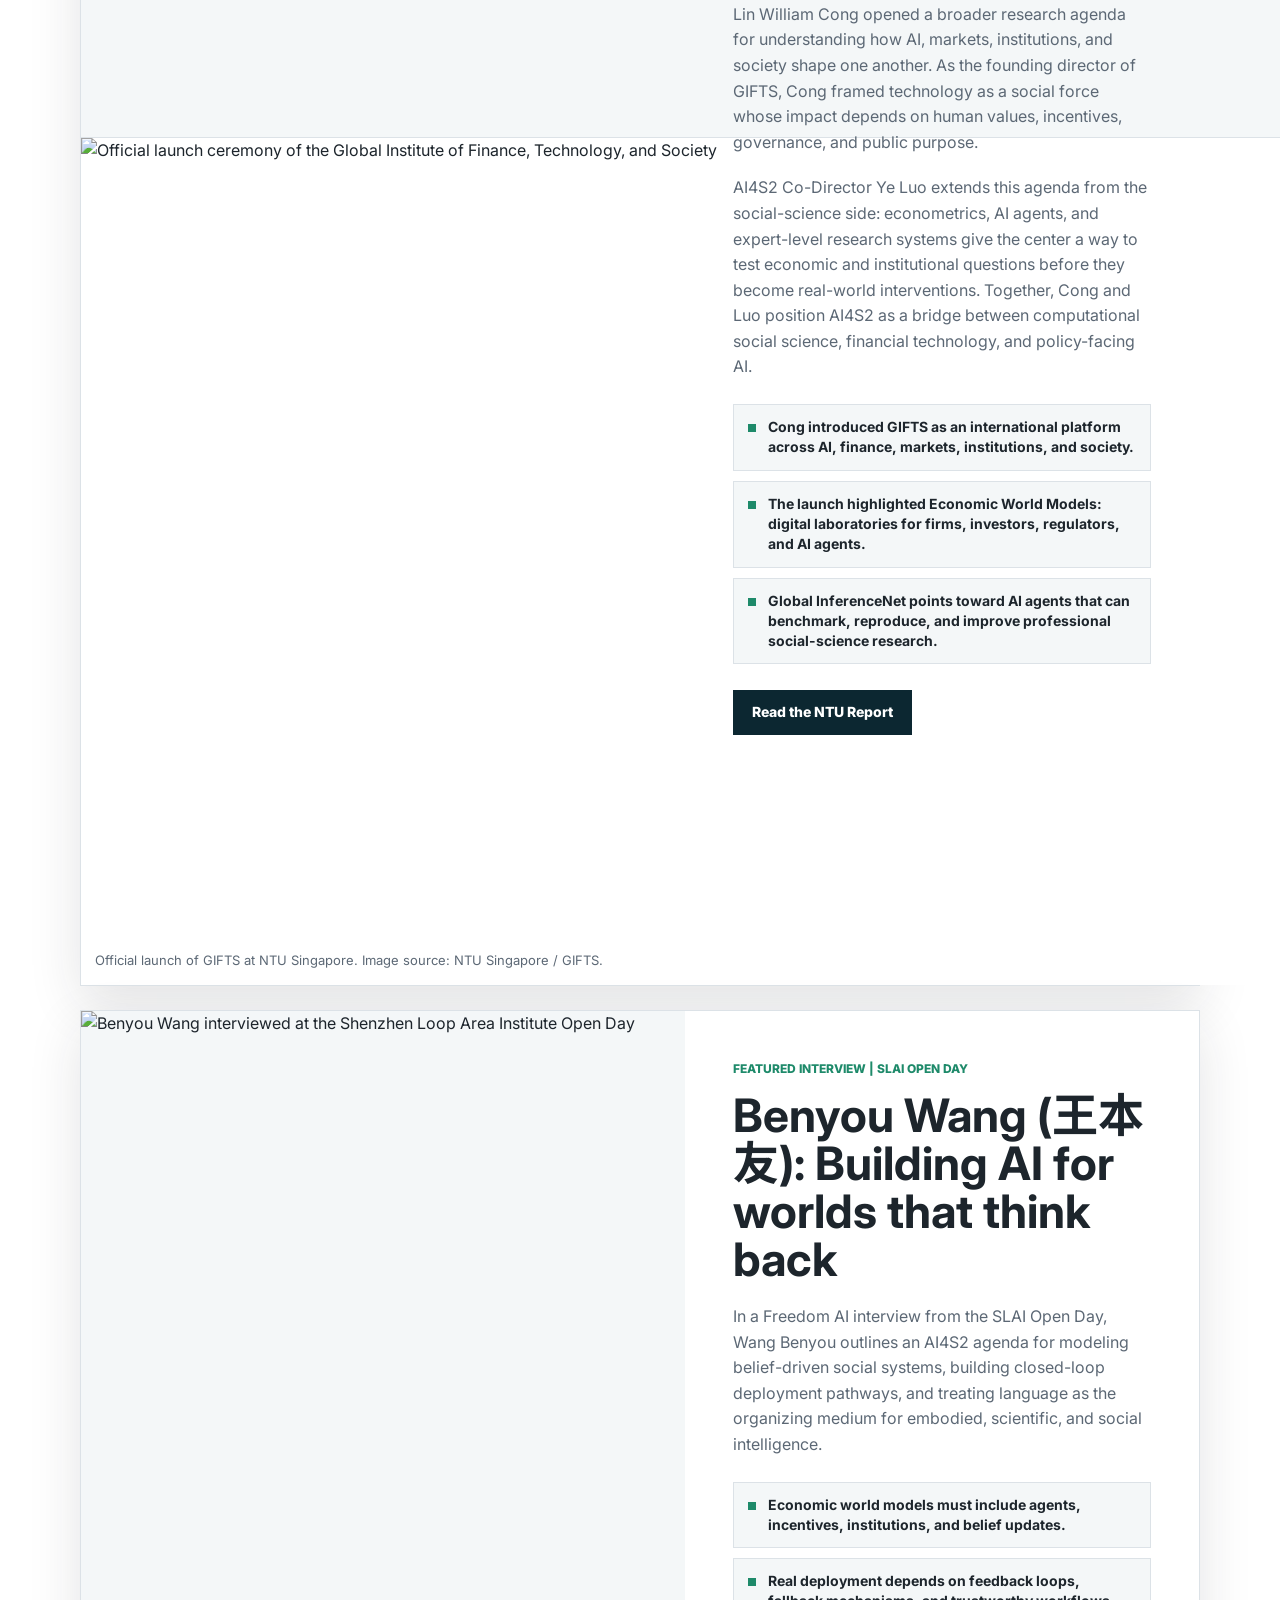
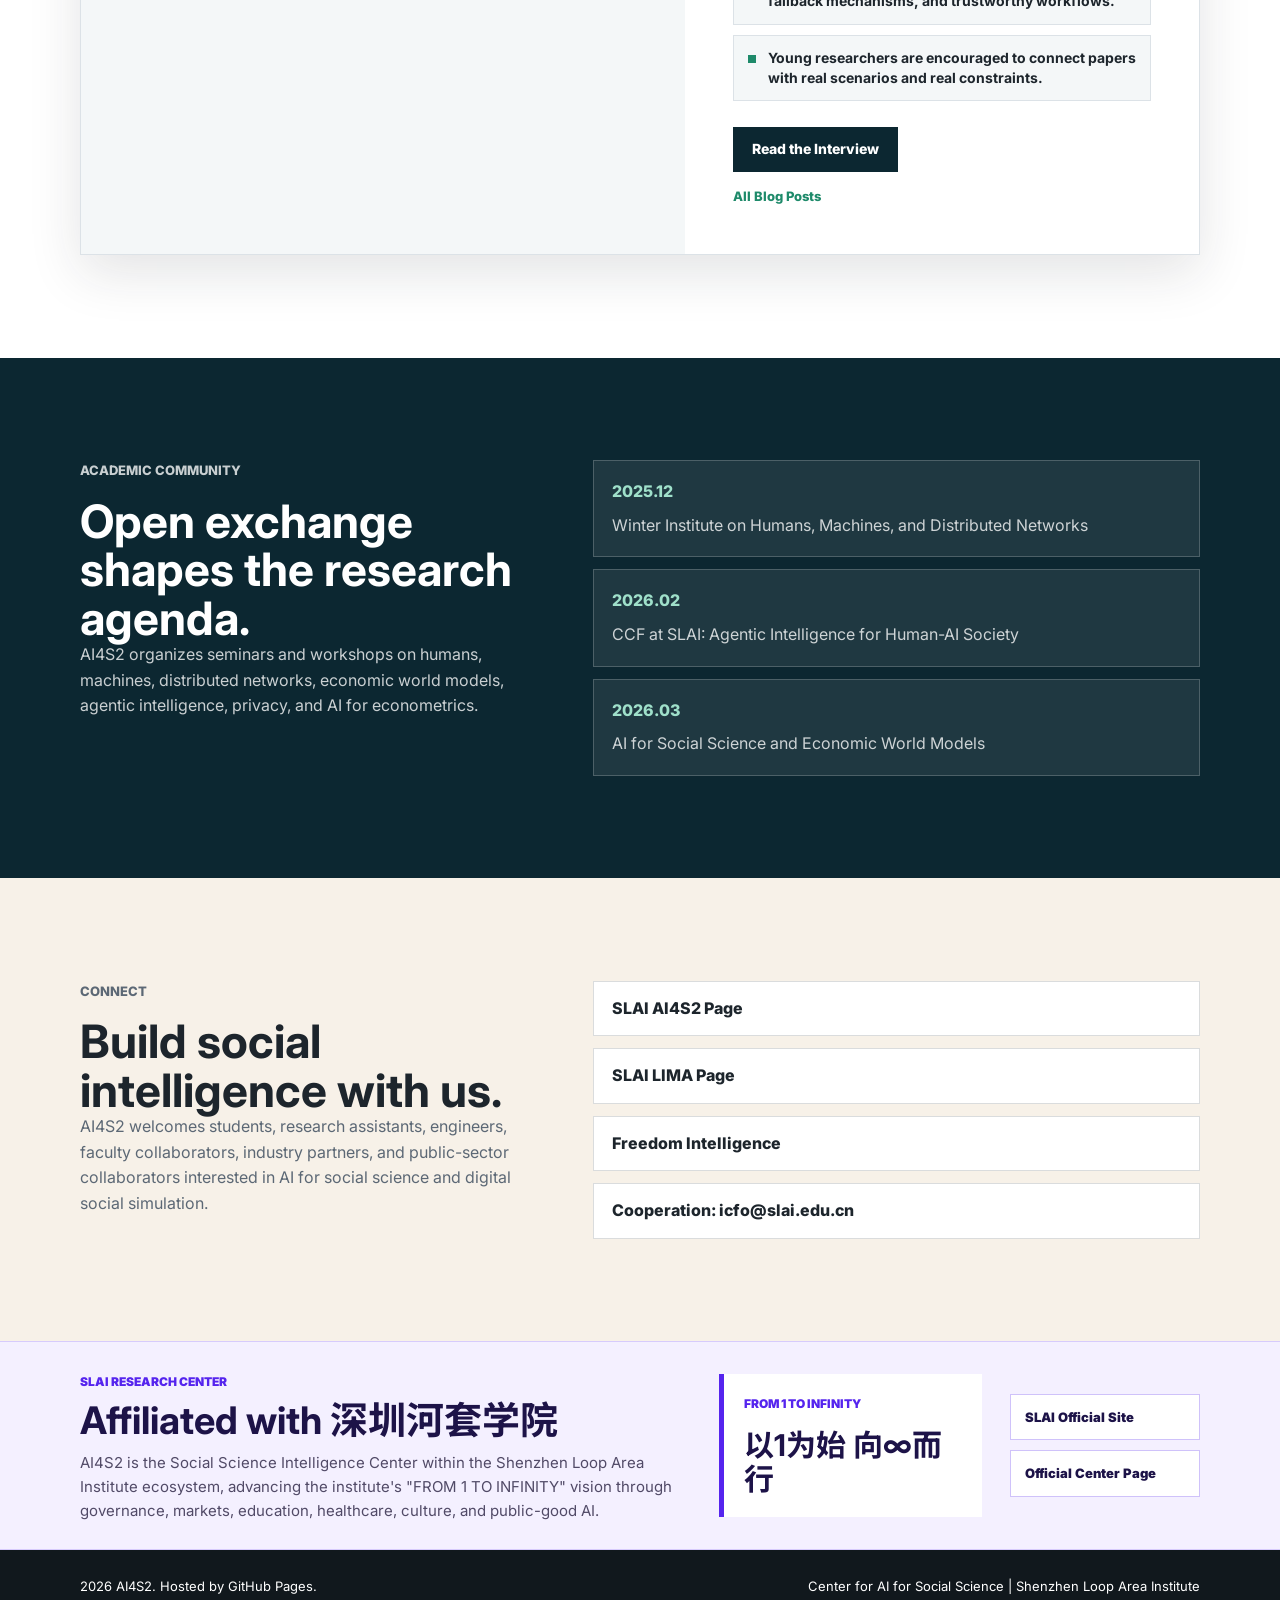
==== commit 458d0f04: "Use center logo as site favicon" ====
--- a/index.html
+++ b/index.html
@@ -8,7 +8,7 @@
       content="AI4S2, the Center for AI for Social Science at Shenzhen Loop Area Institute, builds social intelligence systems for governance, markets, education, healthcare, culture, and public-good applications."
     />
     <title>AI4S2 | Center for AI for Social Science</title>
-    <link rel="icon" href="./favicon.svg" type="image/svg+xml" />
+    <link rel="icon" href="./assets/img/ai4s2-center-logo.png" type="image/png" />
     <link rel="preconnect" href="https://fonts.googleapis.com" />
     <link rel="preconnect" href="https://fonts.gstatic.com" crossorigin />
     <link
--- a/assets/css/styles.css
+++ b/assets/css/styles.css
@@ -396,6 +396,12 @@
   padding-top: clamp(46px, 6vw, 78px);
 }
 
+.intro-band h2 {
+  max-width: 480px;
+  font-size: clamp(28px, 3.4vw, 46px);
+  line-height: 1.08;
+}
+
 .intro-grid,
 .split-grid,
 .evidence-grid,
@@ -409,7 +415,7 @@
 
 h2 {
   margin: 0;
-  font-size: clamp(31px, 4.5vw, 56px);
+  font-size: clamp(29px, 3.6vw, 46px);
   line-height: 1.05;
   letter-spacing: 0;
 }
@@ -434,7 +440,8 @@
 }
 
 .intro-copy {
-  font-size: 18px;
+  font-size: clamp(16px, 1.3vw, 17px);
+  line-height: 1.65;
   color: var(--muted);
 }
 
@@ -556,6 +563,8 @@
 
 .media-frame {
   margin: 0;
+  width: min(100%, 500px);
+  justify-self: end;
   border: 1px solid var(--line);
   background: #fff;
   box-shadow: var(--shadow);
@@ -1675,6 +1684,10 @@
     aspect-ratio: 1.62;
   }
 
+  .media-frame {
+    justify-self: center;
+  }
+
   .project-detail-card {
     min-height: auto;
   }
